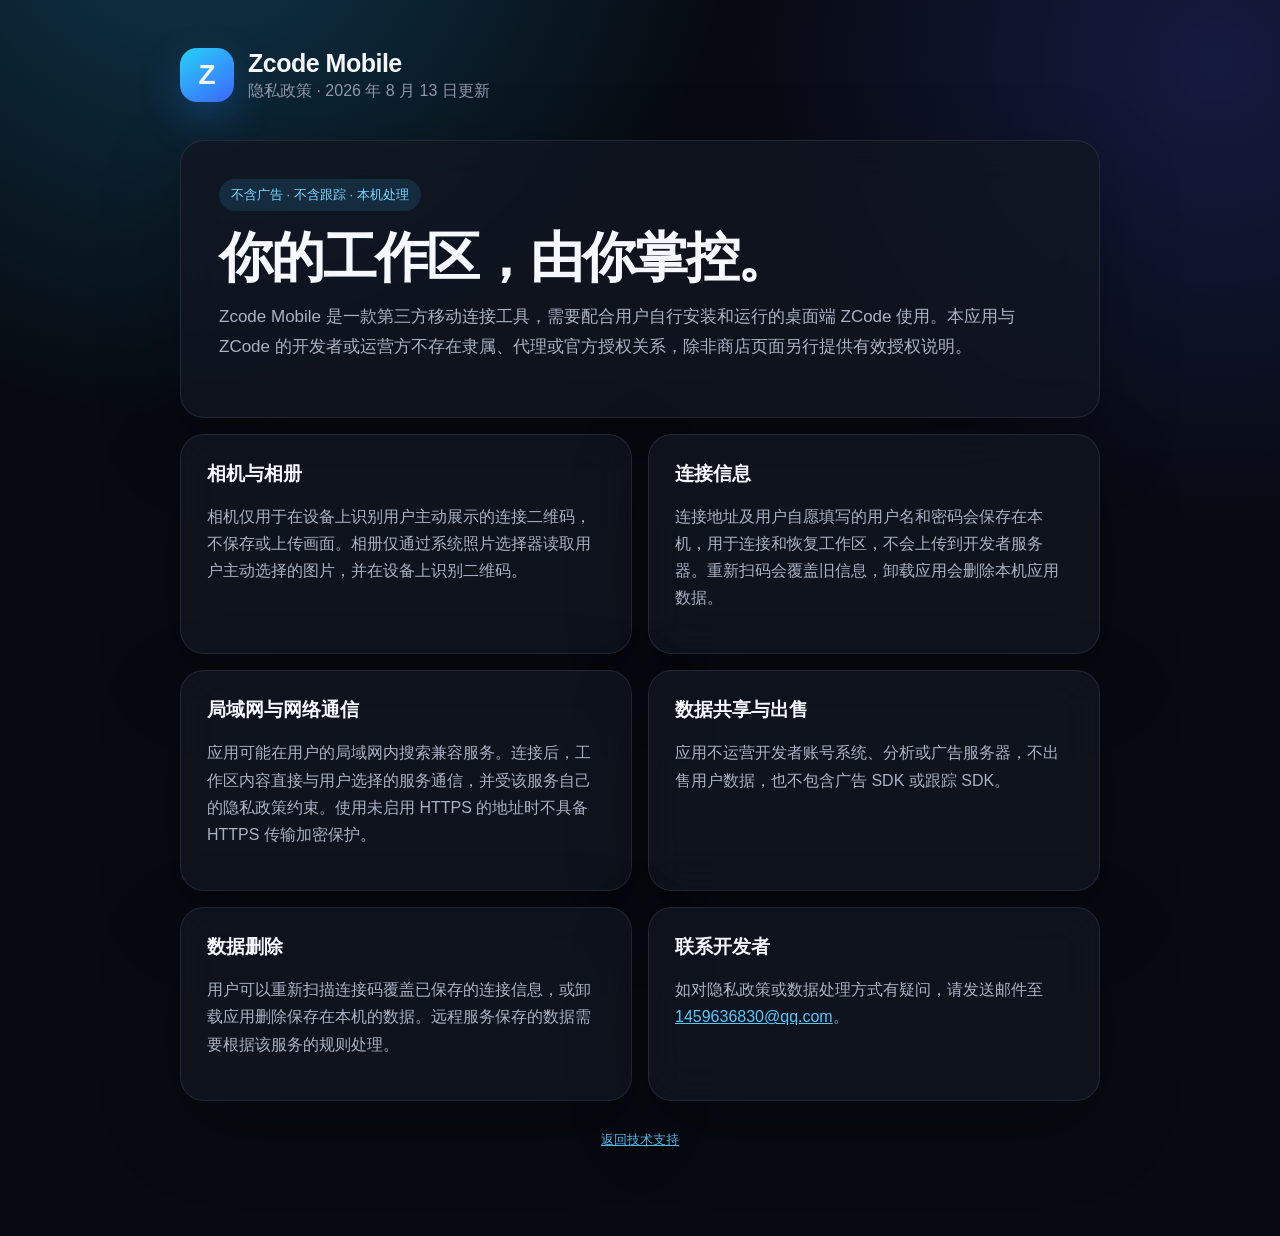
==== ZcodeMobile/privacy.html @ 3c9195a5 "Publish Zcode Mobile support pages" ====
<!doctype html>
<html lang="zh-CN">
<head>
  <meta charset="utf-8">
  <meta name="viewport" content="width=device-width, initial-scale=1, viewport-fit=cover">
  <meta name="description" content="Zcode Mobile 隐私政策">
  <title>Zcode Mobile 隐私政策</title>
  <link rel="stylesheet" href="styles.css">
</head>
<body>
  <main class="shell">
    <div class="brand"><div class="mark">Z</div><div><h1>Zcode Mobile</h1><p>隐私政策 · 2026 年 8 月 13 日更新</p></div></div>
    <section class="hero">
      <span class="pill">不含广告 · 不含跟踪 · 本机处理</span>
      <h2>你的工作区，由你掌控。</h2>
      <p>Zcode Mobile 是一款第三方移动连接工具，需要配合用户自行安装和运行的桌面端 ZCode 使用。本应用与 ZCode 的开发者或运营方不存在隶属、代理或官方授权关系，除非商店页面另行提供有效授权说明。</p>
    </section>
    <div class="grid">
      <section class="card"><h3>相机与相册</h3><p>相机仅用于在设备上识别用户主动展示的连接二维码，不保存或上传画面。相册仅通过系统照片选择器读取用户主动选择的图片，并在设备上识别二维码。</p></section>
      <section class="card"><h3>连接信息</h3><p>连接地址及用户自愿填写的用户名和密码会保存在本机，用于连接和恢复工作区，不会上传到开发者服务器。重新扫码会覆盖旧信息，卸载应用会删除本机应用数据。</p></section>
      <section class="card"><h3>局域网与网络通信</h3><p>应用可能在用户的局域网内搜索兼容服务。连接后，工作区内容直接与用户选择的服务通信，并受该服务自己的隐私政策约束。使用未启用 HTTPS 的地址时不具备 HTTPS 传输加密保护。</p></section>
      <section class="card"><h3>数据共享与出售</h3><p>应用不运营开发者账号系统、分析或广告服务器，不出售用户数据，也不包含广告 SDK 或跟踪 SDK。</p></section>
      <section class="card"><h3>数据删除</h3><p>用户可以重新扫描连接码覆盖已保存的连接信息，或卸载应用删除保存在本机的数据。远程服务保存的数据需要根据该服务的规则处理。</p></section>
      <section class="card"><h3>联系开发者</h3><p>如对隐私政策或数据处理方式有疑问，请发送邮件至 <a href="mailto:1459636830@qq.com">1459636830@qq.com</a>。</p></section>
    </div>
    <p class="footer"><a href="index.html">返回技术支持</a></p>
  </main>
</body>
</html>
---- ZcodeMobile/styles.css ----
:root {
  color-scheme: dark;
  font-family: -apple-system, BlinkMacSystemFont, "SF Pro Display", "PingFang SC", sans-serif;
  background: #070a11;
  color: #f6f8ff;
}

* { box-sizing: border-box; }

body {
  margin: 0;
  min-height: 100vh;
  background:
    radial-gradient(circle at 15% -10%, rgba(38, 193, 255, .25), transparent 34rem),
    radial-gradient(circle at 95% 5%, rgba(78, 92, 255, .2), transparent 30rem),
    #070a11;
}

a { color: #54c8ff; }

.shell {
  width: min(920px, calc(100% - 32px));
  margin: 0 auto;
  padding: 48px 0 72px;
}

.brand { display: flex; align-items: center; gap: 14px; margin-bottom: 38px; }
.mark {
  width: 54px; height: 54px; border-radius: 17px;
  display: grid; place-items: center;
  font-size: 28px; font-weight: 800;
  background: linear-gradient(145deg, #25d2f7, #3f66ff);
  box-shadow: 0 16px 40px rgba(46, 132, 255, .28);
}
.brand h1 { margin: 0; font-size: 25px; letter-spacing: -.02em; }
.brand p { margin: 3px 0 0; color: #8f98aa; }

.hero, .card {
  border: 1px solid rgba(255, 255, 255, .09);
  background: rgba(17, 22, 34, .78);
  backdrop-filter: blur(20px);
  border-radius: 24px;
  box-shadow: 0 26px 80px rgba(0, 0, 0, .28);
}

.hero { padding: 38px; }
.hero h2 { margin: 0 0 12px; font-size: clamp(30px, 6vw, 54px); line-height: 1.04; letter-spacing: -.04em; }
.hero p { color: #aab2c3; font-size: 17px; line-height: 1.75; }
.pill { display: inline-flex; padding: 7px 12px; border-radius: 999px; background: rgba(72, 184, 255, .13); color: #7bd7ff; font-size: 13px; margin-bottom: 18px; }

.grid { display: grid; grid-template-columns: repeat(2, minmax(0, 1fr)); gap: 16px; margin-top: 16px; }
.card { padding: 26px; }
.card h3 { margin: 0 0 10px; font-size: 19px; }
.card p, .card li { color: #aab2c3; line-height: 1.7; }
.card ul { padding-left: 20px; }
.footer { margin-top: 28px; color: #727c90; font-size: 13px; line-height: 1.7; text-align: center; }

.button {
  display: inline-flex; align-items: center; justify-content: center;
  min-height: 46px; padding: 0 18px; border-radius: 14px;
  border: 1px solid rgba(255,255,255,.11);
  background: linear-gradient(145deg, #24c9ef, #4167ff);
  color: white; font: inherit; font-weight: 700; text-decoration: none; cursor: pointer;
}

.button.secondary { background: #171d2a; color: #cdd4e2; }
.row { display: flex; flex-wrap: wrap; gap: 10px; }

@media (max-width: 680px) {
  .shell { width: min(100% - 22px, 920px); padding-top: 24px; }
  .hero { padding: 26px 22px; }
  .grid { grid-template-columns: 1fr; }
}
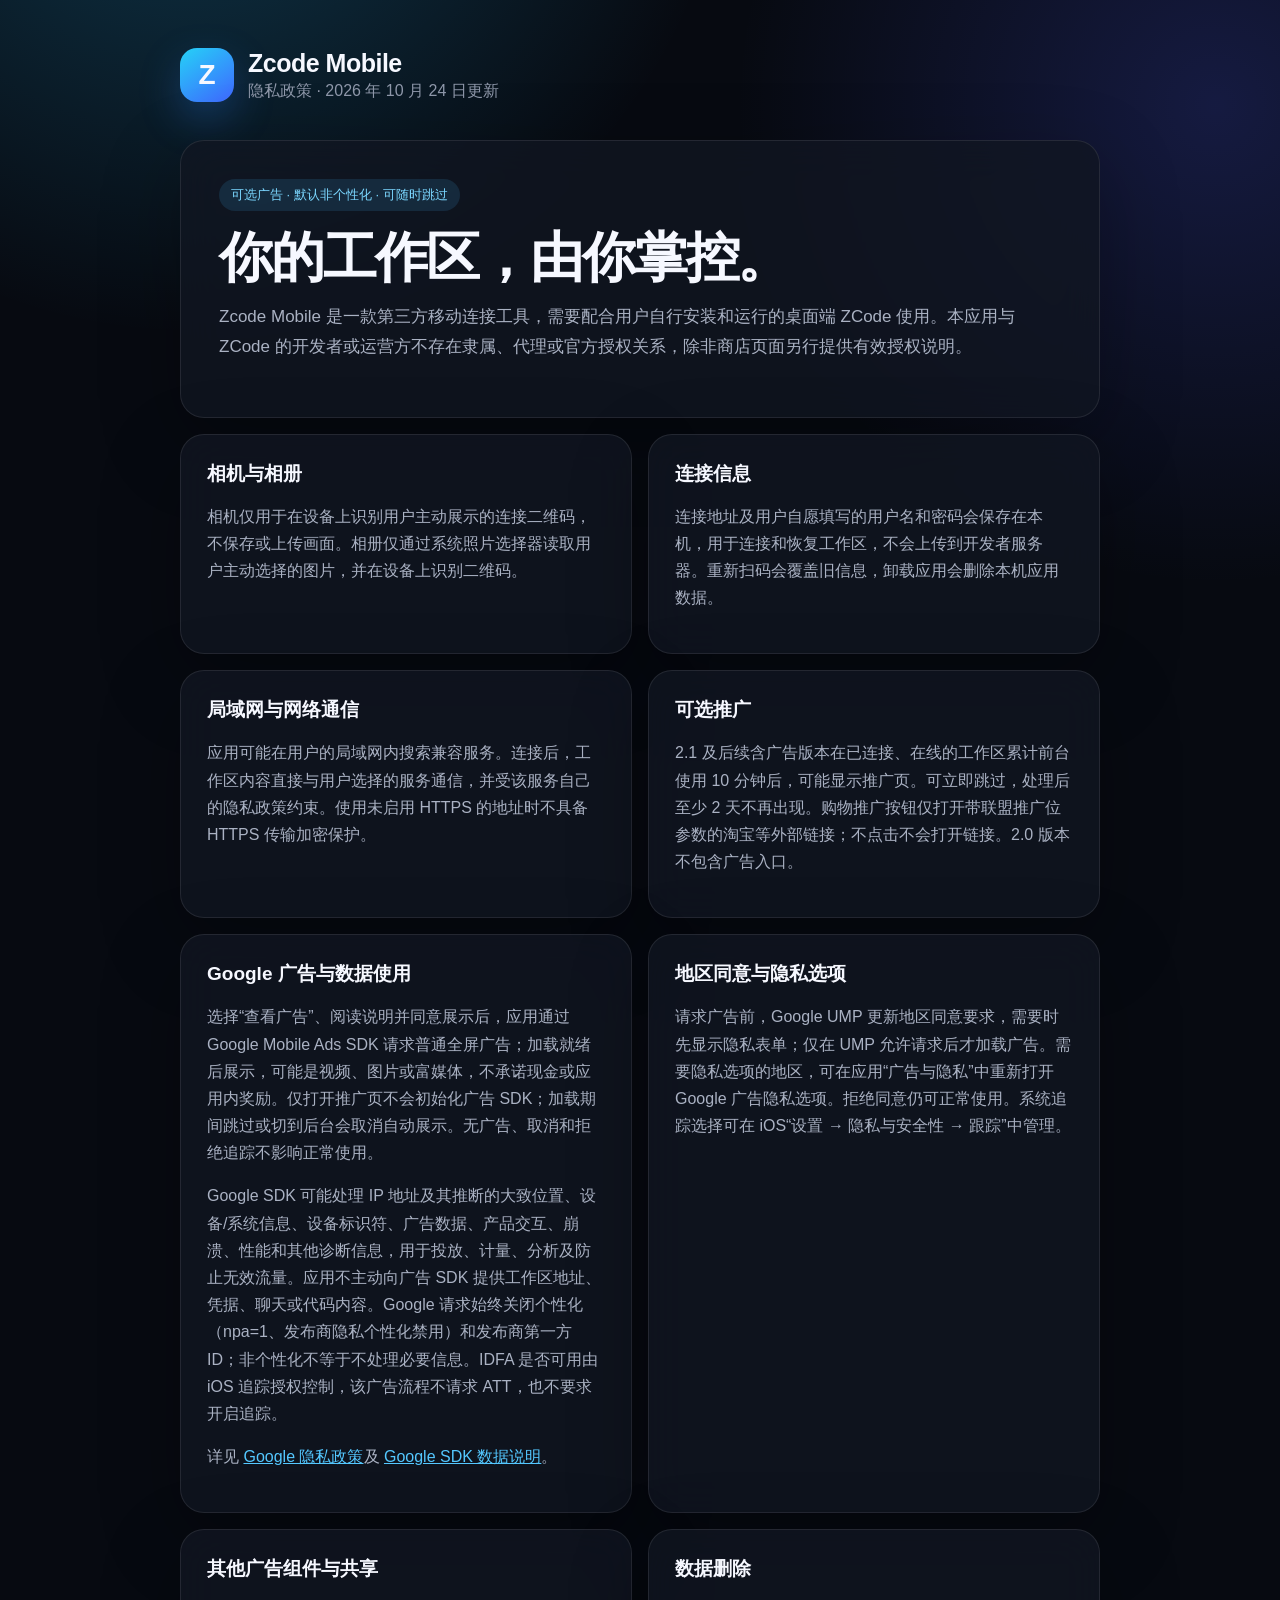
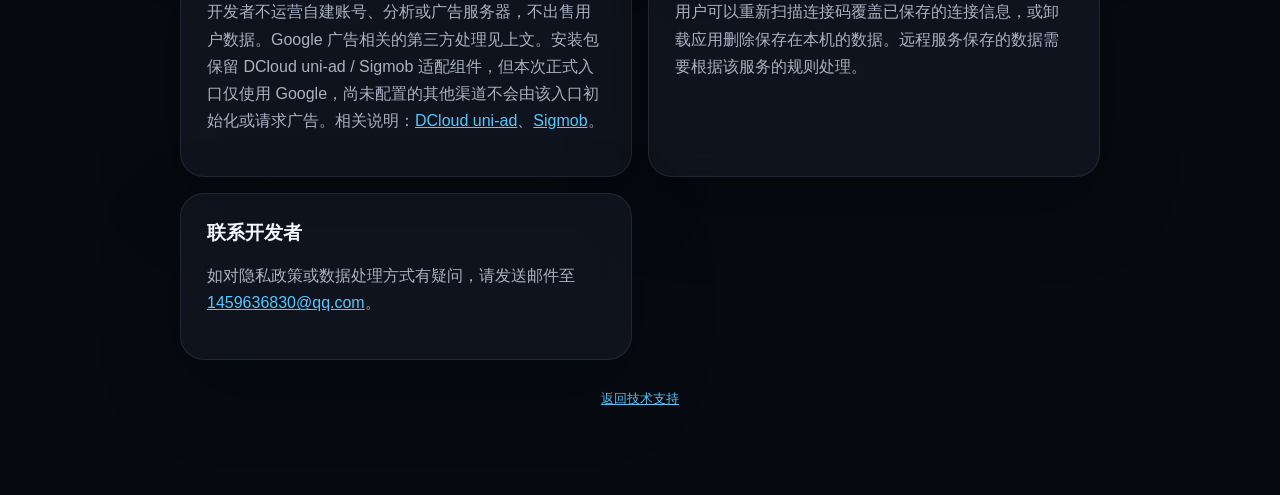
==== commit 216083ea: "Disclose optional Google ads and privacy choices for Zcode 2.1 Updated the privacy policy date and m" ====
--- a/ZcodeMobile/privacy.html
+++ b/ZcodeMobile/privacy.html
@@ -9,9 +9,9 @@
 </head>
 <body>
   <main class="shell">
-    <div class="brand"><div class="mark">Z</div><div><h1>Zcode Mobile</h1><p>隐私政策 · 2026 年 8 月 13 日更新</p></div></div>
+    <div class="brand"><div class="mark">Z</div><div><h1>Zcode Mobile</h1><p>隐私政策 · 2026 年 10 月 24 日更新</p></div></div>
     <section class="hero">
-      <span class="pill">不含广告 · 不含跟踪 · 本机处理</span>
+      <span class="pill">可选广告 · 默认非个性化 · 可随时跳过</span>
       <h2>你的工作区，由你掌控。</h2>
       <p>Zcode Mobile 是一款第三方移动连接工具，需要配合用户自行安装和运行的桌面端 ZCode 使用。本应用与 ZCode 的开发者或运营方不存在隶属、代理或官方授权关系，除非商店页面另行提供有效授权说明。</p>
     </section>
@@ -19,7 +19,10 @@
       <section class="card"><h3>相机与相册</h3><p>相机仅用于在设备上识别用户主动展示的连接二维码，不保存或上传画面。相册仅通过系统照片选择器读取用户主动选择的图片，并在设备上识别二维码。</p></section>
       <section class="card"><h3>连接信息</h3><p>连接地址及用户自愿填写的用户名和密码会保存在本机，用于连接和恢复工作区，不会上传到开发者服务器。重新扫码会覆盖旧信息，卸载应用会删除本机应用数据。</p></section>
       <section class="card"><h3>局域网与网络通信</h3><p>应用可能在用户的局域网内搜索兼容服务。连接后，工作区内容直接与用户选择的服务通信，并受该服务自己的隐私政策约束。使用未启用 HTTPS 的地址时不具备 HTTPS 传输加密保护。</p></section>
-      <section class="card"><h3>数据共享与出售</h3><p>应用不运营开发者账号系统、分析或广告服务器，不出售用户数据，也不包含广告 SDK 或跟踪 SDK。</p></section>
+      <section class="card"><h3>可选推广</h3><p>2.1 及后续含广告版本在已连接、在线的工作区累计前台使用 10 分钟后，可能显示推广页。可立即跳过，处理后至少 2 天不再出现。购物推广按钮仅打开带联盟推广位参数的淘宝等外部链接；不点击不会打开链接。2.0 版本不包含广告入口。</p></section>
+      <section class="card"><h3>Google 广告与数据使用</h3><p>选择“查看广告”、阅读说明并同意展示后，应用通过 Google Mobile Ads SDK 请求普通全屏广告；加载就绪后展示，可能是视频、图片或富媒体，不承诺现金或应用内奖励。仅打开推广页不会初始化广告 SDK；加载期间跳过或切到后台会取消自动展示。无广告、取消和拒绝追踪不影响正常使用。</p><p>Google SDK 可能处理 IP 地址及其推断的大致位置、设备/系统信息、设备标识符、广告数据、产品交互、崩溃、性能和其他诊断信息，用于投放、计量、分析及防止无效流量。应用不主动向广告 SDK 提供工作区地址、凭据、聊天或代码内容。Google 请求始终关闭个性化（npa=1、发布商隐私个性化禁用）和发布商第一方 ID；非个性化不等于不处理必要信息。IDFA 是否可用由 iOS 追踪授权控制，该广告流程不请求 ATT，也不要求开启追踪。</p><p>详见 <a href="https://policies.google.com/privacy">Google 隐私政策</a>及 <a href="https://developers.google.com/admob/ios/privacy/data-disclosure">Google SDK 数据说明</a>。</p></section>
+      <section class="card"><h3>地区同意与隐私选项</h3><p>请求广告前，Google UMP 更新地区同意要求，需要时先显示隐私表单；仅在 UMP 允许请求后才加载广告。需要隐私选项的地区，可在应用“广告与隐私”中重新打开 Google 广告隐私选项。拒绝同意仍可正常使用。系统追踪选择可在 iOS“设置 → 隐私与安全性 → 跟踪”中管理。</p></section>
+      <section class="card"><h3>其他广告组件与共享</h3><p>开发者不运营自建账号、分析或广告服务器，不出售用户数据。Google 广告相关的第三方处理见上文。安装包保留 DCloud uni-ad / Sigmob 适配组件，但本次正式入口仅使用 Google，尚未配置的其他渠道不会由该入口初始化或请求广告。相关说明：<a href="https://dcloud.io/license/uni-ad.html">DCloud uni-ad</a>、<a href="https://doc.sigmob.com/sigmob/140/">Sigmob</a>。</p></section>
       <section class="card"><h3>数据删除</h3><p>用户可以重新扫描连接码覆盖已保存的连接信息，或卸载应用删除保存在本机的数据。远程服务保存的数据需要根据该服务的规则处理。</p></section>
       <section class="card"><h3>联系开发者</h3><p>如对隐私政策或数据处理方式有疑问，请发送邮件至 <a href="mailto:1459636830@qq.com">1459636830@qq.com</a>。</p></section>
     </div>
@@ -27,3 +30,4 @@
   </main>
 </body>
 </html>
+
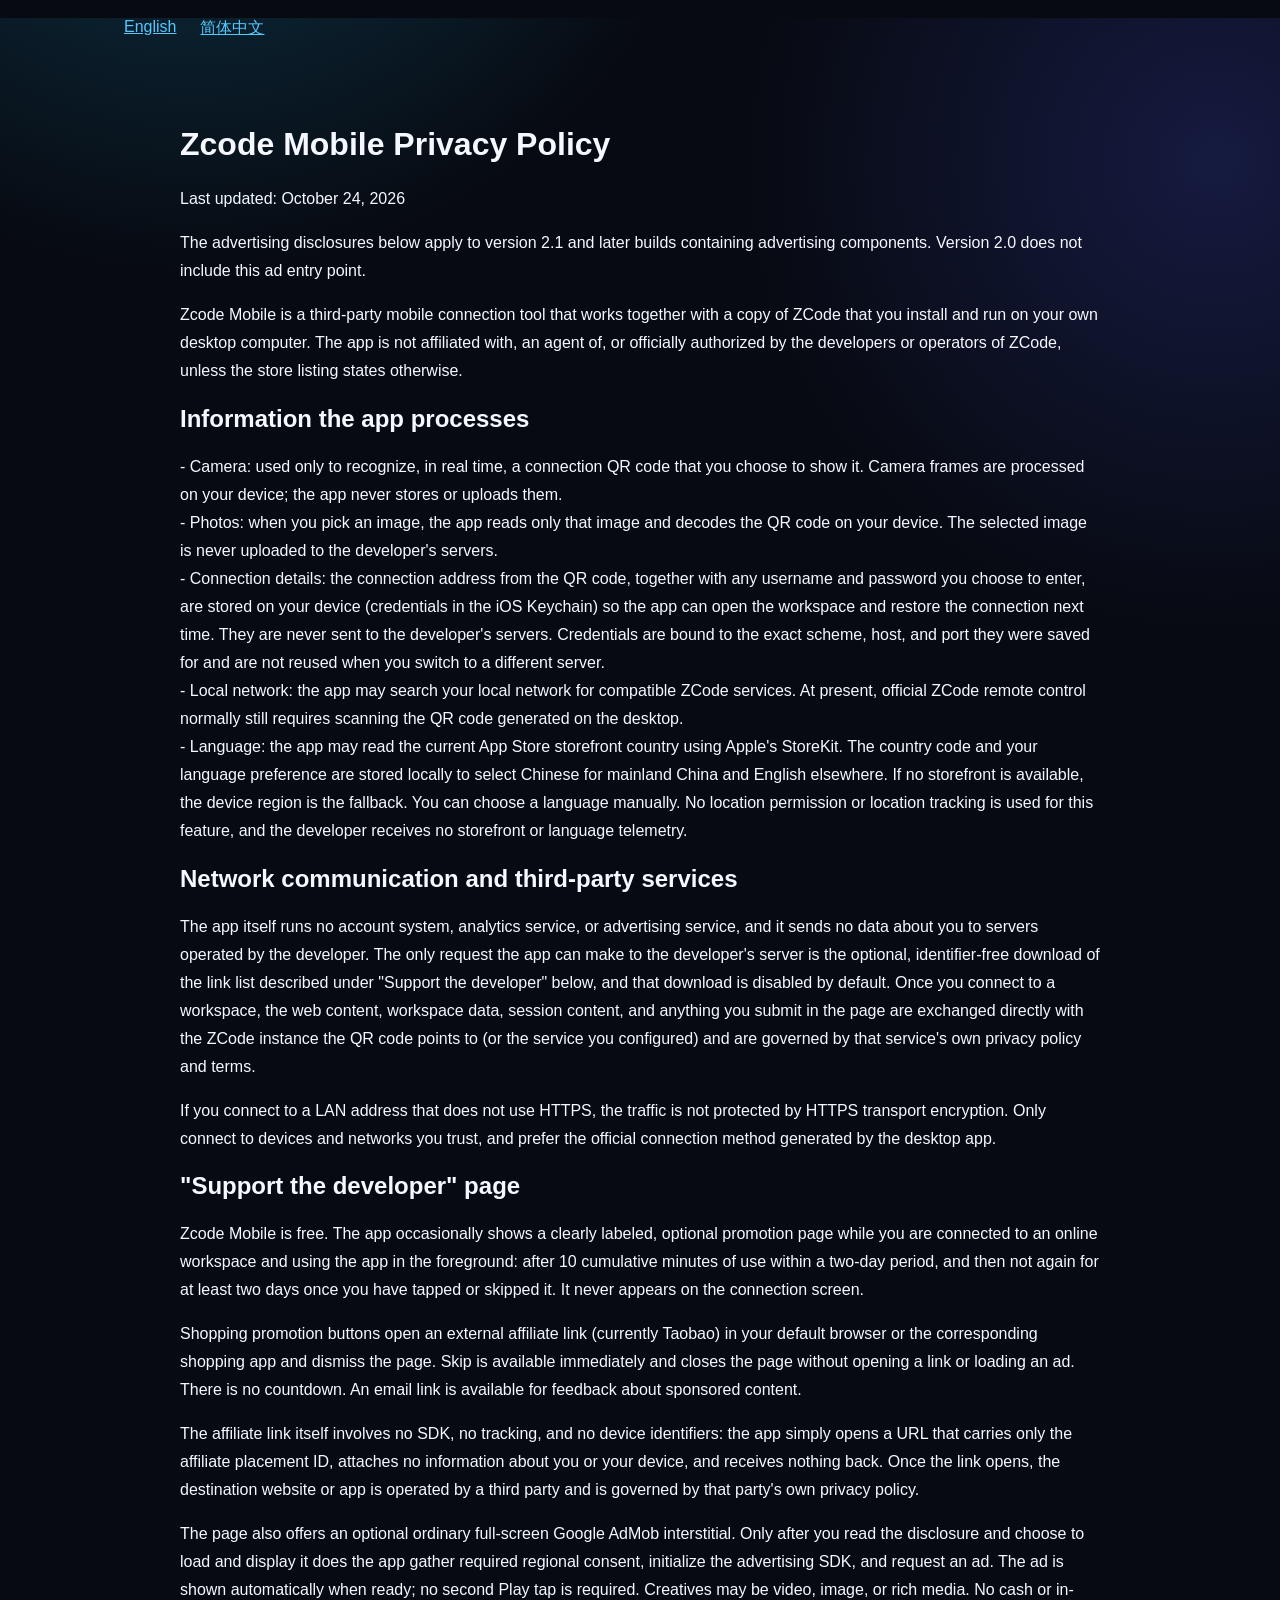
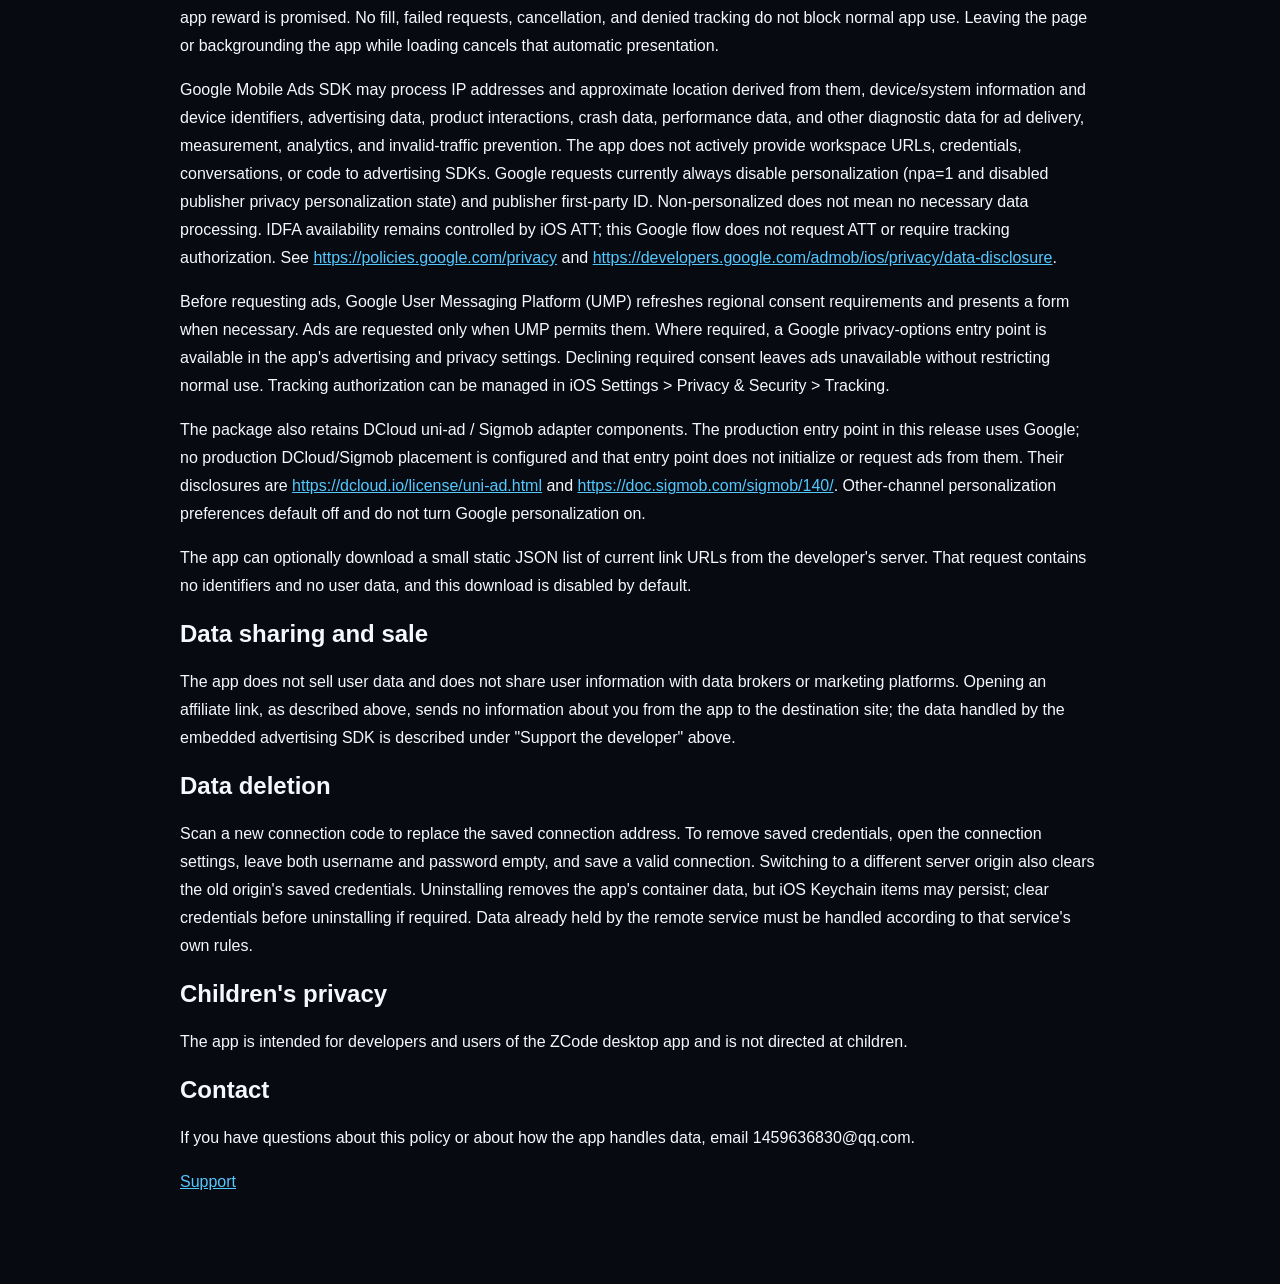
==== commit 3c2d69be: "Update privacy policy for multilingual support" ====
--- a/ZcodeMobile/privacy.html
+++ b/ZcodeMobile/privacy.html
@@ -1,33 +1,74 @@
 <!doctype html>
-<html lang="zh-CN">
+<html lang="en">
 <head>
   <meta charset="utf-8">
   <meta name="viewport" content="width=device-width, initial-scale=1, viewport-fit=cover">
   <meta name="description" content="Zcode Mobile 隐私政策">
   <title>Zcode Mobile 隐私政策</title>
   <link rel="stylesheet" href="styles.css">
+<style>
+  html[data-language="en"] [data-language="zh"], html[data-language="zh"] [data-language="en"] { display: none; }
+  .language-nav { max-width: 1080px; margin: 18px auto; padding: 0 24px; display: flex; gap: 24px; }
+  [data-language="en"] p { line-height: 1.75; }
+</style>
+<script>
+  const requestedLanguage = new URLSearchParams(location.search).get('lang');
+  const pageLanguage = ['zh', 'en'].includes(requestedLanguage) ? requestedLanguage : (navigator.language.toLowerCase().startsWith('zh') ? 'zh' : 'en');
+  document.documentElement.dataset.language = pageLanguage;
+  document.documentElement.lang = pageLanguage === 'zh' ? 'zh-CN' : 'en';
+  document.title = 'Zcode Mobile · Privacy Policy';
+</script>
 </head>
 <body>
-  <main class="shell">
+<nav class="language-nav" aria-label="Language"><a href="?lang=en" lang="en">English</a><a href="?lang=zh" lang="zh-CN">简体中文</a></nav>
+  <main class="shell" data-language="zh">
     <div class="brand"><div class="mark">Z</div><div><h1>Zcode Mobile</h1><p>隐私政策 · 2026 年 10 月 24 日更新</p></div></div>
     <section class="hero">
       <span class="pill">可选广告 · 默认非个性化 · 可随时跳过</span>
       <h2>你的工作区，由你掌控。</h2>
       <p>Zcode Mobile 是一款第三方移动连接工具，需要配合用户自行安装和运行的桌面端 ZCode 使用。本应用与 ZCode 的开发者或运营方不存在隶属、代理或官方授权关系，除非商店页面另行提供有效授权说明。</p>
     </section>
-    <div class="grid">
+    <div class="grid"><section class="card"><h3>地区与界面语言</h3><p>应用可通过 Apple StoreKit 读取 App Store 地区，以在中国大陆区默认中文、其他地区默认英文；读取不到时以设备地区兜底，也可手动选择。地区代码与语言选择只保存在本机，不请求定位，不向开发者上传语言或商店地区数据。</p></section>
       <section class="card"><h3>相机与相册</h3><p>相机仅用于在设备上识别用户主动展示的连接二维码，不保存或上传画面。相册仅通过系统照片选择器读取用户主动选择的图片，并在设备上识别二维码。</p></section>
-      <section class="card"><h3>连接信息</h3><p>连接地址及用户自愿填写的用户名和密码会保存在本机，用于连接和恢复工作区，不会上传到开发者服务器。重新扫码会覆盖旧信息，卸载应用会删除本机应用数据。</p></section>
+      <section class="card"><h3>连接信息</h3><p>连接地址及用户自愿填写的用户名和密码会保存在本机，用于连接和恢复工作区，不会上传到开发者服务器。重新扫码会覆盖旧信息，卸载会删除应用容器数据，但 iOS 钥匙串凭据可能保留；如需清除，请先在连接设置中将用户名和密码留空并保存有效连接。</p></section>
       <section class="card"><h3>局域网与网络通信</h3><p>应用可能在用户的局域网内搜索兼容服务。连接后，工作区内容直接与用户选择的服务通信，并受该服务自己的隐私政策约束。使用未启用 HTTPS 的地址时不具备 HTTPS 传输加密保护。</p></section>
       <section class="card"><h3>可选推广</h3><p>2.1 及后续含广告版本在已连接、在线的工作区累计前台使用 10 分钟后，可能显示推广页。可立即跳过，处理后至少 2 天不再出现。购物推广按钮仅打开带联盟推广位参数的淘宝等外部链接；不点击不会打开链接。2.0 版本不包含广告入口。</p></section>
       <section class="card"><h3>Google 广告与数据使用</h3><p>选择“查看广告”、阅读说明并同意展示后，应用通过 Google Mobile Ads SDK 请求普通全屏广告；加载就绪后展示，可能是视频、图片或富媒体，不承诺现金或应用内奖励。仅打开推广页不会初始化广告 SDK；加载期间跳过或切到后台会取消自动展示。无广告、取消和拒绝追踪不影响正常使用。</p><p>Google SDK 可能处理 IP 地址及其推断的大致位置、设备/系统信息、设备标识符、广告数据、产品交互、崩溃、性能和其他诊断信息，用于投放、计量、分析及防止无效流量。应用不主动向广告 SDK 提供工作区地址、凭据、聊天或代码内容。Google 请求始终关闭个性化（npa=1、发布商隐私个性化禁用）和发布商第一方 ID；非个性化不等于不处理必要信息。IDFA 是否可用由 iOS 追踪授权控制，该广告流程不请求 ATT，也不要求开启追踪。</p><p>详见 <a href="https://policies.google.com/privacy">Google 隐私政策</a>及 <a href="https://developers.google.com/admob/ios/privacy/data-disclosure">Google SDK 数据说明</a>。</p></section>
       <section class="card"><h3>地区同意与隐私选项</h3><p>请求广告前，Google UMP 更新地区同意要求，需要时先显示隐私表单；仅在 UMP 允许请求后才加载广告。需要隐私选项的地区，可在应用“广告与隐私”中重新打开 Google 广告隐私选项。拒绝同意仍可正常使用。系统追踪选择可在 iOS“设置 → 隐私与安全性 → 跟踪”中管理。</p></section>
       <section class="card"><h3>其他广告组件与共享</h3><p>开发者不运营自建账号、分析或广告服务器，不出售用户数据。Google 广告相关的第三方处理见上文。安装包保留 DCloud uni-ad / Sigmob 适配组件，但本次正式入口仅使用 Google，尚未配置的其他渠道不会由该入口初始化或请求广告。相关说明：<a href="https://dcloud.io/license/uni-ad.html">DCloud uni-ad</a>、<a href="https://doc.sigmob.com/sigmob/140/">Sigmob</a>。</p></section>
-      <section class="card"><h3>数据删除</h3><p>用户可以重新扫描连接码覆盖已保存的连接信息，或卸载应用删除保存在本机的数据。远程服务保存的数据需要根据该服务的规则处理。</p></section>
+      <section class="card"><h3>数据删除</h3><p>重新扫描可覆盖连接地址；在连接设置中将用户名和密码留空并保存有效连接可清除凭据。卸载删除应用容器数据，但 iOS 钥匙串可能保留，应按需先清除凭据。远程服务保存的数据需要根据该服务的规则处理。</p></section>
       <section class="card"><h3>联系开发者</h3><p>如对隐私政策或数据处理方式有疑问，请发送邮件至 <a href="mailto:1459636830@qq.com">1459636830@qq.com</a>。</p></section>
     </div>
     <p class="footer"><a href="index.html">返回技术支持</a></p>
   </main>
+<main class="shell" data-language="en">
+<h1>Zcode Mobile Privacy Policy</h1>
+<p>Last updated: October 24, 2026</p>
+<p>The advertising disclosures below apply to version 2.1 and later builds containing advertising components. Version 2.0 does not include this ad entry point.</p>
+<p>Zcode Mobile is a third-party mobile connection tool that works together with a copy of ZCode that you install and run on your own desktop computer. The app is not affiliated with, an agent of, or officially authorized by the developers or operators of ZCode, unless the store listing states otherwise.</p>
+<h2>Information the app processes</h2>
+<p>- Camera: used only to recognize, in real time, a connection QR code that you choose to show it. Camera frames are processed on your device; the app never stores or uploads them.<br>- Photos: when you pick an image, the app reads only that image and decodes the QR code on your device. The selected image is never uploaded to the developer&#39;s servers.<br>- Connection details: the connection address from the QR code, together with any username and password you choose to enter, are stored on your device (credentials in the iOS Keychain) so the app can open the workspace and restore the connection next time. They are never sent to the developer&#39;s servers. Credentials are bound to the exact scheme, host, and port they were saved for and are not reused when you switch to a different server.<br>- Local network: the app may search your local network for compatible ZCode services. At present, official ZCode remote control normally still requires scanning the QR code generated on the desktop.<br>- Language: the app may read the current App Store storefront country using Apple&#39;s StoreKit. The country code and your language preference are stored locally to select Chinese for mainland China and English elsewhere. If no storefront is available, the device region is the fallback. You can choose a language manually. No location permission or location tracking is used for this feature, and the developer receives no storefront or language telemetry.</p>
+<h2>Network communication and third-party services</h2>
+<p>The app itself runs no account system, analytics service, or advertising service, and it sends no data about you to servers operated by the developer. The only request the app can make to the developer&#39;s server is the optional, identifier-free download of the link list described under &quot;Support the developer&quot; below, and that download is disabled by default. Once you connect to a workspace, the web content, workspace data, session content, and anything you submit in the page are exchanged directly with the ZCode instance the QR code points to (or the service you configured) and are governed by that service&#39;s own privacy policy and terms.</p>
+<p>If you connect to a LAN address that does not use HTTPS, the traffic is not protected by HTTPS transport encryption. Only connect to devices and networks you trust, and prefer the official connection method generated by the desktop app.</p>
+<h2>&quot;Support the developer&quot; page</h2>
+<p>Zcode Mobile is free. The app occasionally shows a clearly labeled, optional promotion page while you are connected to an online workspace and using the app in the foreground: after 10 cumulative minutes of use within a two-day period, and then not again for at least two days once you have tapped or skipped it. It never appears on the connection screen.</p>
+<p>Shopping promotion buttons open an external affiliate link (currently Taobao) in your default browser or the corresponding shopping app and dismiss the page. Skip is available immediately and closes the page without opening a link or loading an ad. There is no countdown. An email link is available for feedback about sponsored content.</p>
+<p>The affiliate link itself involves no SDK, no tracking, and no device identifiers: the app simply opens a URL that carries only the affiliate placement ID, attaches no information about you or your device, and receives nothing back. Once the link opens, the destination website or app is operated by a third party and is governed by that party&#39;s own privacy policy.</p>
+<p>The page also offers an optional ordinary full-screen Google AdMob interstitial. Only after you read the disclosure and choose to load and display it does the app gather required regional consent, initialize the advertising SDK, and request an ad. The ad is shown automatically when ready; no second Play tap is required. Creatives may be video, image, or rich media. No cash or in-app reward is promised. No fill, failed requests, cancellation, and denied tracking do not block normal app use. Leaving the page or backgrounding the app while loading cancels that automatic presentation.</p>
+<p>Google Mobile Ads SDK may process IP addresses and approximate location derived from them, device/system information and device identifiers, advertising data, product interactions, crash data, performance data, and other diagnostic data for ad delivery, measurement, analytics, and invalid-traffic prevention. The app does not actively provide workspace URLs, credentials, conversations, or code to advertising SDKs. Google requests currently always disable personalization (npa=1 and disabled publisher privacy personalization state) and publisher first-party ID. Non-personalized does not mean no necessary data processing. IDFA availability remains controlled by iOS ATT; this Google flow does not request ATT or require tracking authorization. See <a href="https://policies.google.com/privacy">https://policies.google.com/privacy</a> and <a href="https://developers.google.com/admob/ios/privacy/data-disclosure">https://developers.google.com/admob/ios/privacy/data-disclosure</a>.</p>
+<p>Before requesting ads, Google User Messaging Platform (UMP) refreshes regional consent requirements and presents a form when necessary. Ads are requested only when UMP permits them. Where required, a Google privacy-options entry point is available in the app&#39;s advertising and privacy settings. Declining required consent leaves ads unavailable without restricting normal use. Tracking authorization can be managed in iOS Settings &gt; Privacy &amp; Security &gt; Tracking.</p>
+<p>The package also retains DCloud uni-ad / Sigmob adapter components. The production entry point in this release uses Google; no production DCloud/Sigmob placement is configured and that entry point does not initialize or request ads from them. Their disclosures are <a href="https://dcloud.io/license/uni-ad.html">https://dcloud.io/license/uni-ad.html</a> and <a href="https://doc.sigmob.com/sigmob/140/">https://doc.sigmob.com/sigmob/140/</a>. Other-channel personalization preferences default off and do not turn Google personalization on.</p>
+<p>The app can optionally download a small static JSON list of current link URLs from the developer&#39;s server. That request contains no identifiers and no user data, and this download is disabled by default.</p>
+<h2>Data sharing and sale</h2>
+<p>The app does not sell user data and does not share user information with data brokers or marketing platforms. Opening an affiliate link, as described above, sends no information about you from the app to the destination site; the data handled by the embedded advertising SDK is described under &quot;Support the developer&quot; above.</p>
+<h2>Data deletion</h2>
+<p>Scan a new connection code to replace the saved connection address. To remove saved credentials, open the connection settings, leave both username and password empty, and save a valid connection. Switching to a different server origin also clears the old origin&#39;s saved credentials. Uninstalling removes the app&#39;s container data, but iOS Keychain items may persist; clear credentials before uninstalling if required. Data already held by the remote service must be handled according to that service&#39;s own rules.</p>
+<h2>Children&#39;s privacy</h2>
+<p>The app is intended for developers and users of the ZCode desktop app and is not directed at children.</p>
+<h2>Contact</h2>
+<p>If you have questions about this policy or about how the app handles data, email 1459636830@qq.com.<br></p>
+<p><a href="index.html?lang=en">Support</a></p>
+</main>
 </body>
 </html>
-
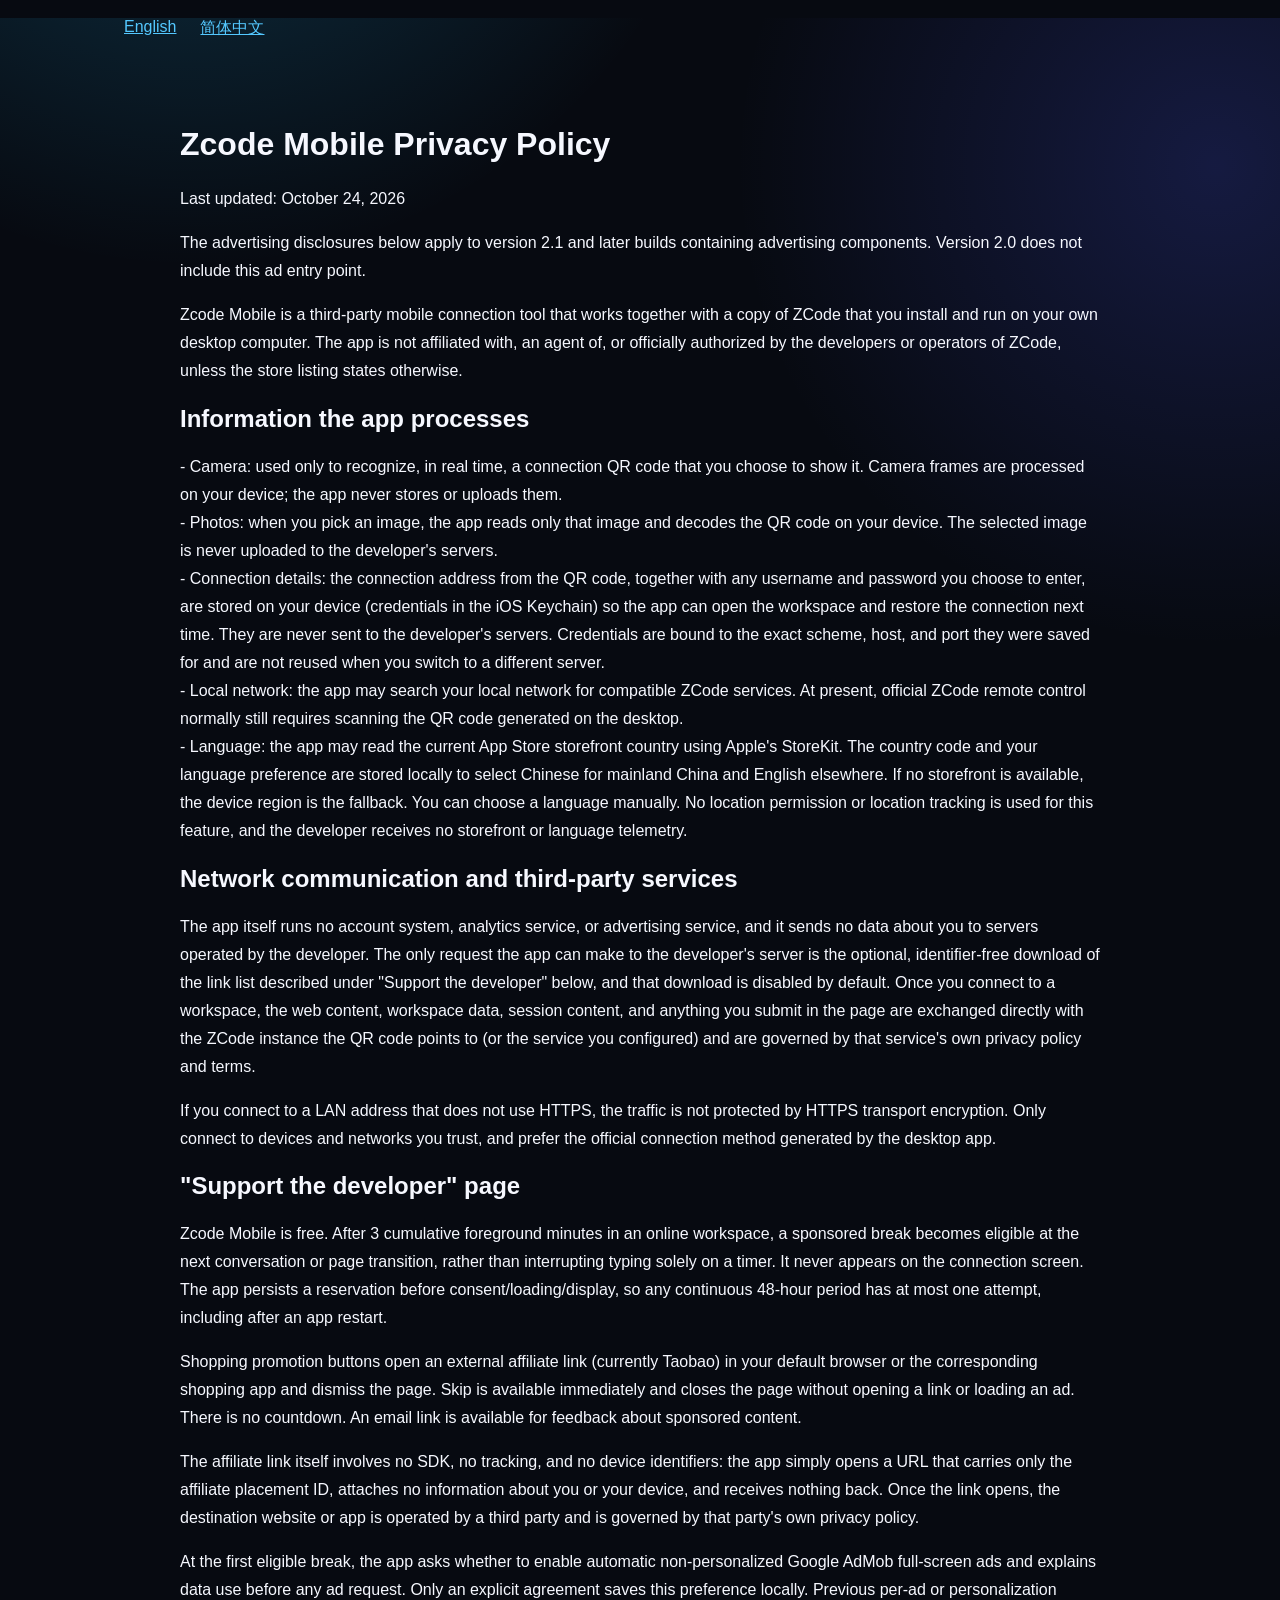
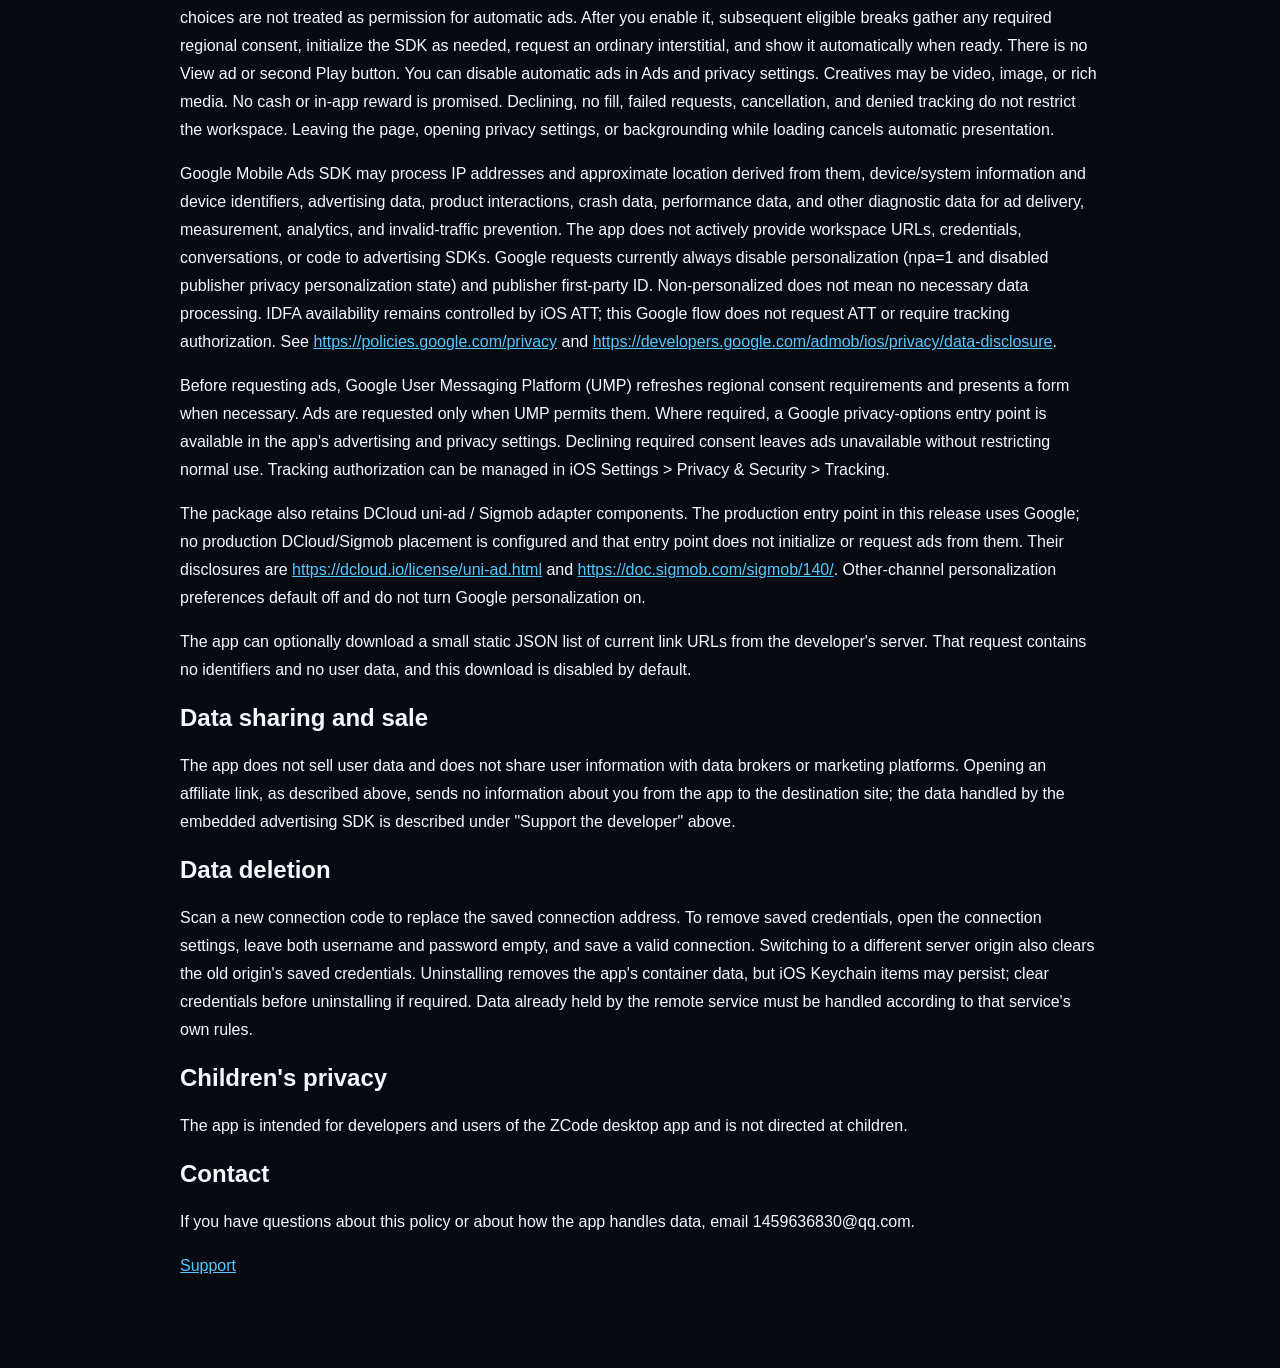
==== commit 5c0ac1c2: "Disclose opt-in automatic non-personalized ads and 48-hour restart-safe cap" ====
--- a/ZcodeMobile/privacy.html
+++ b/ZcodeMobile/privacy.html
@@ -32,8 +32,8 @@
       <section class="card"><h3>相机与相册</h3><p>相机仅用于在设备上识别用户主动展示的连接二维码，不保存或上传画面。相册仅通过系统照片选择器读取用户主动选择的图片，并在设备上识别二维码。</p></section>
       <section class="card"><h3>连接信息</h3><p>连接地址及用户自愿填写的用户名和密码会保存在本机，用于连接和恢复工作区，不会上传到开发者服务器。重新扫码会覆盖旧信息，卸载会删除应用容器数据，但 iOS 钥匙串凭据可能保留；如需清除，请先在连接设置中将用户名和密码留空并保存有效连接。</p></section>
       <section class="card"><h3>局域网与网络通信</h3><p>应用可能在用户的局域网内搜索兼容服务。连接后，工作区内容直接与用户选择的服务通信，并受该服务自己的隐私政策约束。使用未启用 HTTPS 的地址时不具备 HTTPS 传输加密保护。</p></section>
-      <section class="card"><h3>可选推广</h3><p>2.1 及后续含广告版本在已连接、在线的工作区累计前台使用 10 分钟后，可能显示推广页。可立即跳过，处理后至少 2 天不再出现。购物推广按钮仅打开带联盟推广位参数的淘宝等外部链接；不点击不会打开链接。2.0 版本不包含广告入口。</p></section>
-      <section class="card"><h3>Google 广告与数据使用</h3><p>选择“查看广告”、阅读说明并同意展示后，应用通过 Google Mobile Ads SDK 请求普通全屏广告；加载就绪后展示，可能是视频、图片或富媒体，不承诺现金或应用内奖励。仅打开推广页不会初始化广告 SDK；加载期间跳过或切到后台会取消自动展示。无广告、取消和拒绝追踪不影响正常使用。</p><p>Google SDK 可能处理 IP 地址及其推断的大致位置、设备/系统信息、设备标识符、广告数据、产品交互、崩溃、性能和其他诊断信息，用于投放、计量、分析及防止无效流量。应用不主动向广告 SDK 提供工作区地址、凭据、聊天或代码内容。Google 请求始终关闭个性化（npa=1、发布商隐私个性化禁用）和发布商第一方 ID；非个性化不等于不处理必要信息。IDFA 是否可用由 iOS 追踪授权控制，该广告流程不请求 ATT，也不要求开启追踪。</p><p>详见 <a href="https://policies.google.com/privacy">Google 隐私政策</a>及 <a href="https://developers.google.com/admob/ios/privacy/data-disclosure">Google SDK 数据说明</a>。</p></section>
+      <section class="card"><h3>可选推广</h3><p>在线工作区前台累计使用满 3 分钟后，在下一次会话或页面切换间隙具备广告展示资格，不会仅因计时到点就打断正在输入的内容。任意连续 48 小时最多尝试一次；开始同意、加载或展示前先保存记录，重启不会重复触发。可立即跳过，连接页不展示。购物推广链接必须主动点击，不会自动打开。2.0 不包含广告入口。</p></section>
+      <section class="card"><h3>Google 广告与数据使用</h3><p>首次符合条件时，应用先说明数据使用并询问是否启用自动非个性化广告；只有明确同意才保存本机选择，既往单次播放或个性化同意不会视为自动广告授权。启用后，后续符合条件的会话切换会自动请求普通 Google 全屏广告并在就绪后展示，无需“查看广告”或“播放”按钮。可随时在“广告与隐私设置”停用。广告可能是视频、图片或富媒体，不提供奖励。跳过、打开隐私设置或切到后台会取消待展示素材；不同意、无填充和拒绝追踪不影响工作区。</p><p>Google SDK 可能处理 IP 地址及其推断的大致位置、设备/系统信息、设备标识符、广告数据、产品交互、崩溃、性能和其他诊断信息，用于投放、计量、分析及防止无效流量。应用不主动向广告 SDK 提供工作区地址、凭据、聊天或代码内容。Google 请求始终关闭个性化（npa=1、发布商隐私个性化禁用）和发布商第一方 ID；非个性化不等于不处理必要信息。IDFA 由 iOS 追踪授权控制，此流程不请求或要求追踪。</p><p>详见 <a href="https://policies.google.com/privacy">Google 隐私政策</a>及 <a href="https://developers.google.com/admob/ios/privacy/data-disclosure">Google SDK 数据说明</a>。</p></section>
       <section class="card"><h3>地区同意与隐私选项</h3><p>请求广告前，Google UMP 更新地区同意要求，需要时先显示隐私表单；仅在 UMP 允许请求后才加载广告。需要隐私选项的地区，可在应用“广告与隐私”中重新打开 Google 广告隐私选项。拒绝同意仍可正常使用。系统追踪选择可在 iOS“设置 → 隐私与安全性 → 跟踪”中管理。</p></section>
       <section class="card"><h3>其他广告组件与共享</h3><p>开发者不运营自建账号、分析或广告服务器，不出售用户数据。Google 广告相关的第三方处理见上文。安装包保留 DCloud uni-ad / Sigmob 适配组件，但本次正式入口仅使用 Google，尚未配置的其他渠道不会由该入口初始化或请求广告。相关说明：<a href="https://dcloud.io/license/uni-ad.html">DCloud uni-ad</a>、<a href="https://doc.sigmob.com/sigmob/140/">Sigmob</a>。</p></section>
       <section class="card"><h3>数据删除</h3><p>重新扫描可覆盖连接地址；在连接设置中将用户名和密码留空并保存有效连接可清除凭据。卸载删除应用容器数据，但 iOS 钥匙串可能保留，应按需先清除凭据。远程服务保存的数据需要根据该服务的规则处理。</p></section>
@@ -52,10 +52,10 @@
 <p>The app itself runs no account system, analytics service, or advertising service, and it sends no data about you to servers operated by the developer. The only request the app can make to the developer&#39;s server is the optional, identifier-free download of the link list described under &quot;Support the developer&quot; below, and that download is disabled by default. Once you connect to a workspace, the web content, workspace data, session content, and anything you submit in the page are exchanged directly with the ZCode instance the QR code points to (or the service you configured) and are governed by that service&#39;s own privacy policy and terms.</p>
 <p>If you connect to a LAN address that does not use HTTPS, the traffic is not protected by HTTPS transport encryption. Only connect to devices and networks you trust, and prefer the official connection method generated by the desktop app.</p>
 <h2>&quot;Support the developer&quot; page</h2>
-<p>Zcode Mobile is free. The app occasionally shows a clearly labeled, optional promotion page while you are connected to an online workspace and using the app in the foreground: after 10 cumulative minutes of use within a two-day period, and then not again for at least two days once you have tapped or skipped it. It never appears on the connection screen.</p>
+<p>Zcode Mobile is free. After 3 cumulative foreground minutes in an online workspace, a sponsored break becomes eligible at the next conversation or page transition, rather than interrupting typing solely on a timer. It never appears on the connection screen. The app persists a reservation before consent/loading/display, so any continuous 48-hour period has at most one attempt, including after an app restart.</p>
 <p>Shopping promotion buttons open an external affiliate link (currently Taobao) in your default browser or the corresponding shopping app and dismiss the page. Skip is available immediately and closes the page without opening a link or loading an ad. There is no countdown. An email link is available for feedback about sponsored content.</p>
 <p>The affiliate link itself involves no SDK, no tracking, and no device identifiers: the app simply opens a URL that carries only the affiliate placement ID, attaches no information about you or your device, and receives nothing back. Once the link opens, the destination website or app is operated by a third party and is governed by that party&#39;s own privacy policy.</p>
-<p>The page also offers an optional ordinary full-screen Google AdMob interstitial. Only after you read the disclosure and choose to load and display it does the app gather required regional consent, initialize the advertising SDK, and request an ad. The ad is shown automatically when ready; no second Play tap is required. Creatives may be video, image, or rich media. No cash or in-app reward is promised. No fill, failed requests, cancellation, and denied tracking do not block normal app use. Leaving the page or backgrounding the app while loading cancels that automatic presentation.</p>
+<p>At the first eligible break, the app asks whether to enable automatic non-personalized Google AdMob full-screen ads and explains data use before any ad request. Only an explicit agreement saves this preference locally. Previous per-ad or personalization choices are not treated as permission for automatic ads. After you enable it, subsequent eligible breaks gather any required regional consent, initialize the SDK as needed, request an ordinary interstitial, and show it automatically when ready. There is no View ad or second Play button. You can disable automatic ads in Ads and privacy settings. Creatives may be video, image, or rich media. No cash or in-app reward is promised. Declining, no fill, failed requests, cancellation, and denied tracking do not restrict the workspace. Leaving the page, opening privacy settings, or backgrounding while loading cancels automatic presentation.</p>
 <p>Google Mobile Ads SDK may process IP addresses and approximate location derived from them, device/system information and device identifiers, advertising data, product interactions, crash data, performance data, and other diagnostic data for ad delivery, measurement, analytics, and invalid-traffic prevention. The app does not actively provide workspace URLs, credentials, conversations, or code to advertising SDKs. Google requests currently always disable personalization (npa=1 and disabled publisher privacy personalization state) and publisher first-party ID. Non-personalized does not mean no necessary data processing. IDFA availability remains controlled by iOS ATT; this Google flow does not request ATT or require tracking authorization. See <a href="https://policies.google.com/privacy">https://policies.google.com/privacy</a> and <a href="https://developers.google.com/admob/ios/privacy/data-disclosure">https://developers.google.com/admob/ios/privacy/data-disclosure</a>.</p>
 <p>Before requesting ads, Google User Messaging Platform (UMP) refreshes regional consent requirements and presents a form when necessary. Ads are requested only when UMP permits them. Where required, a Google privacy-options entry point is available in the app&#39;s advertising and privacy settings. Declining required consent leaves ads unavailable without restricting normal use. Tracking authorization can be managed in iOS Settings &gt; Privacy &amp; Security &gt; Tracking.</p>
 <p>The package also retains DCloud uni-ad / Sigmob adapter components. The production entry point in this release uses Google; no production DCloud/Sigmob placement is configured and that entry point does not initialize or request ads from them. Their disclosures are <a href="https://dcloud.io/license/uni-ad.html">https://dcloud.io/license/uni-ad.html</a> and <a href="https://doc.sigmob.com/sigmob/140/">https://doc.sigmob.com/sigmob/140/</a>. Other-channel personalization preferences default off and do not turn Google personalization on.</p>
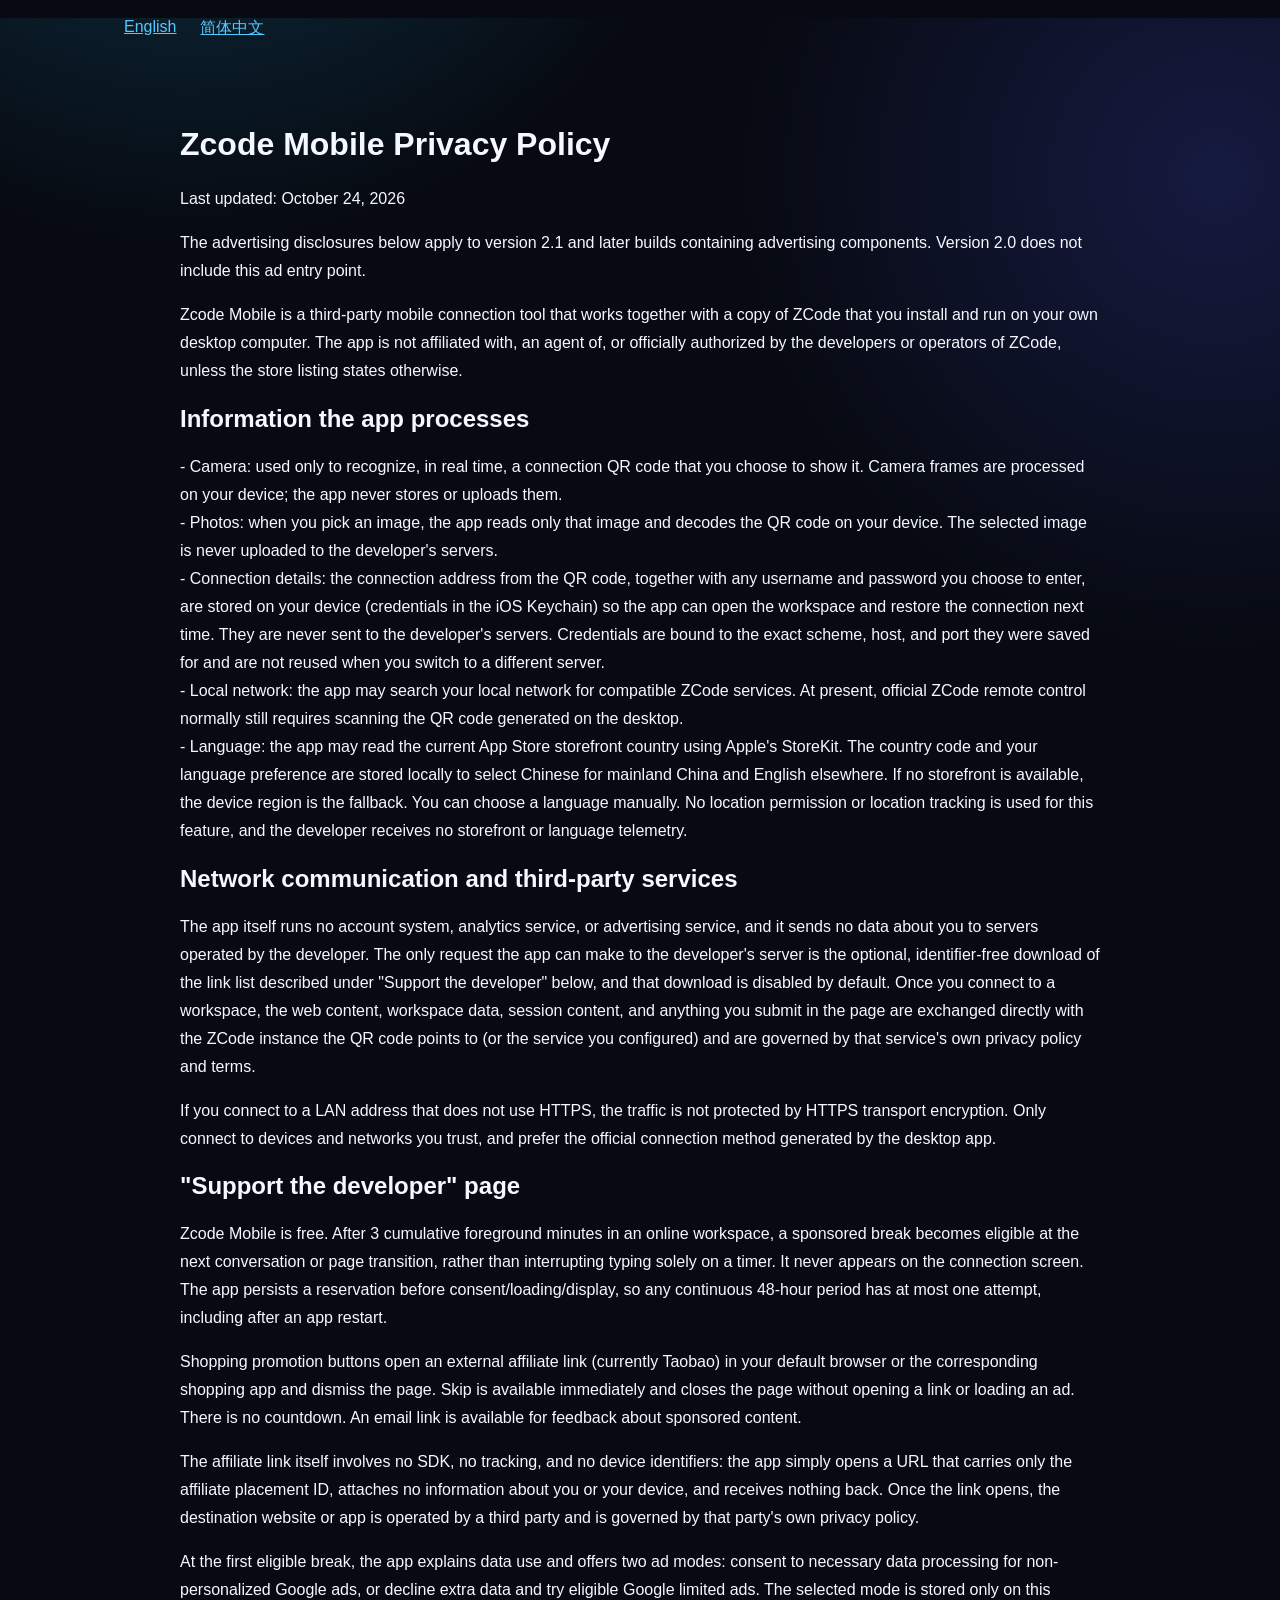
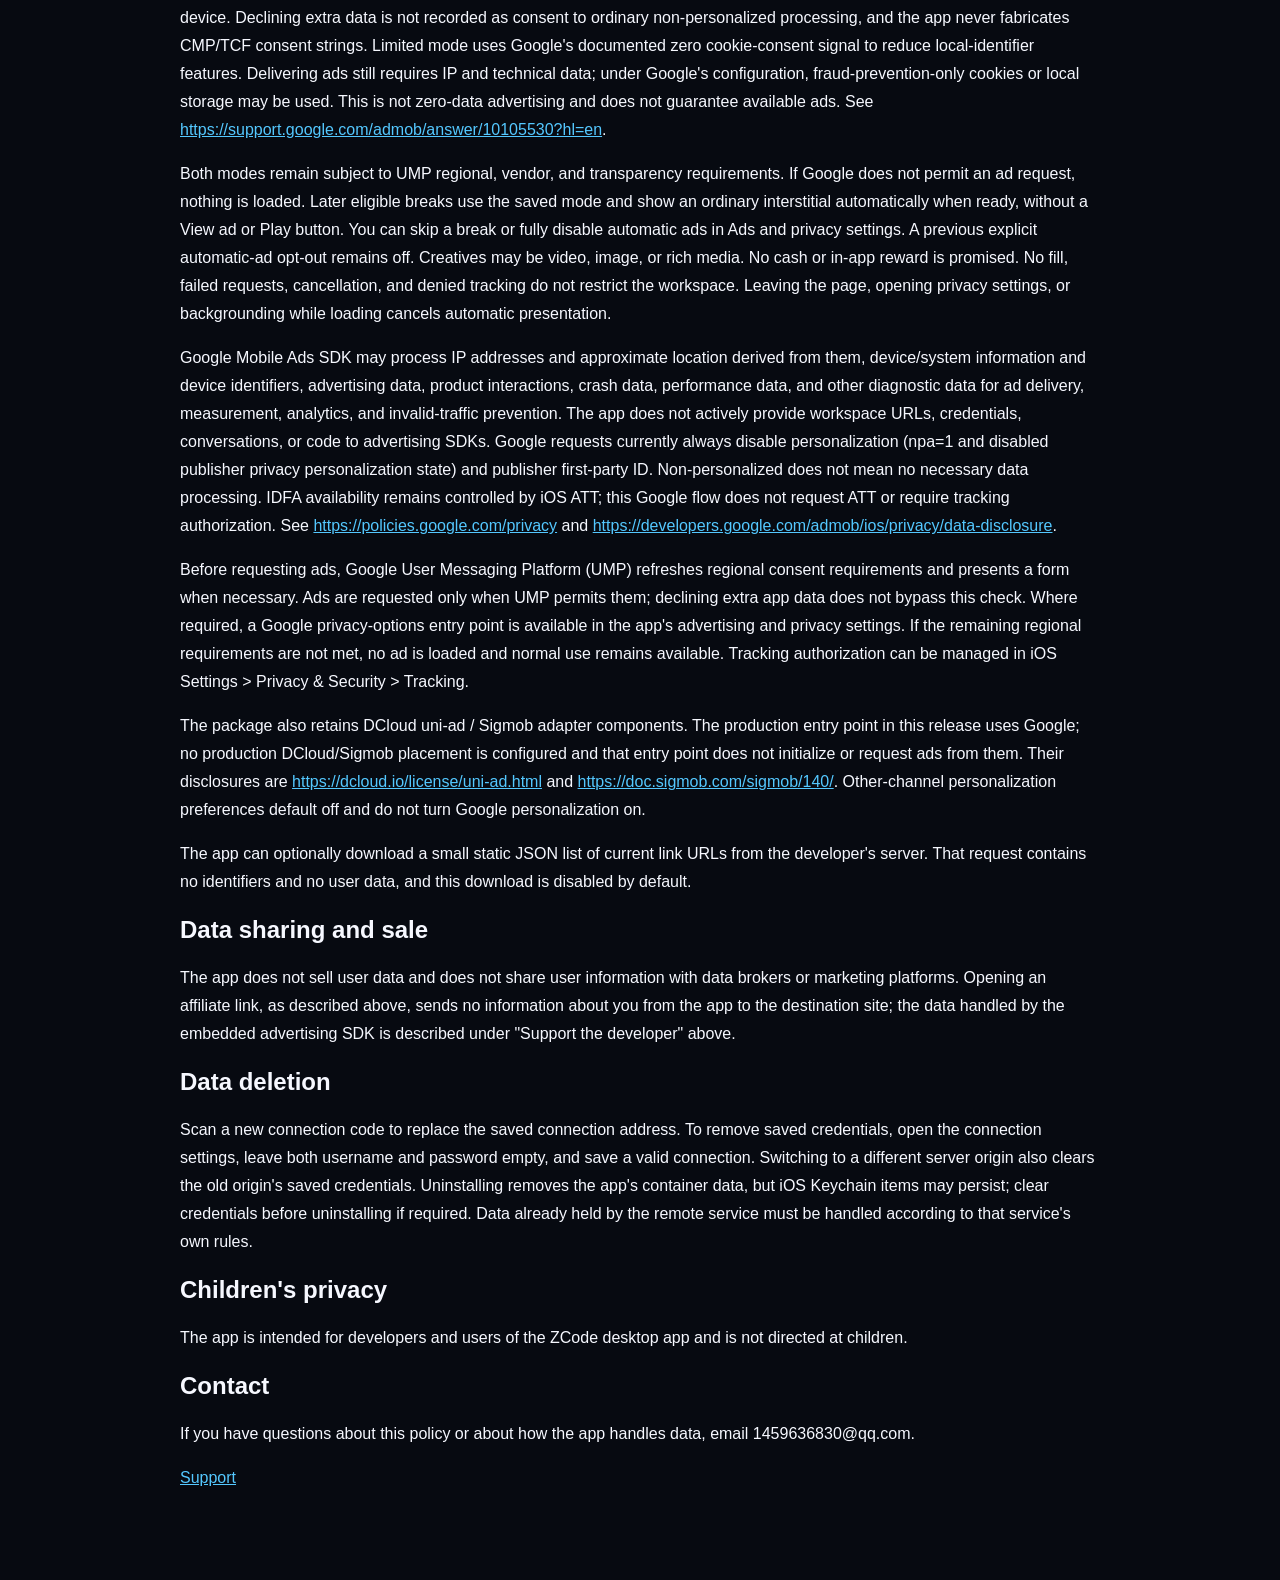
==== commit 2df5760c: "Disclose limited-ad fallback without treating refusal as full consent Updated Google advertising and" ====
--- a/ZcodeMobile/privacy.html
+++ b/ZcodeMobile/privacy.html
@@ -33,7 +33,7 @@
       <section class="card"><h3>连接信息</h3><p>连接地址及用户自愿填写的用户名和密码会保存在本机，用于连接和恢复工作区，不会上传到开发者服务器。重新扫码会覆盖旧信息，卸载会删除应用容器数据，但 iOS 钥匙串凭据可能保留；如需清除，请先在连接设置中将用户名和密码留空并保存有效连接。</p></section>
       <section class="card"><h3>局域网与网络通信</h3><p>应用可能在用户的局域网内搜索兼容服务。连接后，工作区内容直接与用户选择的服务通信，并受该服务自己的隐私政策约束。使用未启用 HTTPS 的地址时不具备 HTTPS 传输加密保护。</p></section>
       <section class="card"><h3>可选推广</h3><p>在线工作区前台累计使用满 3 分钟后，在下一次会话或页面切换间隙具备广告展示资格，不会仅因计时到点就打断正在输入的内容。任意连续 48 小时最多尝试一次；开始同意、加载或展示前先保存记录，重启不会重复触发。可立即跳过，连接页不展示。购物推广链接必须主动点击，不会自动打开。2.0 不包含广告入口。</p></section>
-      <section class="card"><h3>Google 广告与数据使用</h3><p>首次符合条件时，应用先说明数据使用并询问是否启用自动非个性化广告；只有明确同意才保存本机选择，既往单次播放或个性化同意不会视为自动广告授权。启用后，后续符合条件的会话切换会自动请求普通 Google 全屏广告并在就绪后展示，无需“查看广告”或“播放”按钮。可随时在“广告与隐私设置”停用。广告可能是视频、图片或富媒体，不提供奖励。跳过、打开隐私设置或切到后台会取消待展示素材；不同意、无填充和拒绝追踪不影响工作区。</p><p>Google SDK 可能处理 IP 地址及其推断的大致位置、设备/系统信息、设备标识符、广告数据、产品交互、崩溃、性能和其他诊断信息，用于投放、计量、分析及防止无效流量。应用不主动向广告 SDK 提供工作区地址、凭据、聊天或代码内容。Google 请求始终关闭个性化（npa=1、发布商隐私个性化禁用）和发布商第一方 ID；非个性化不等于不处理必要信息。IDFA 由 iOS 追踪授权控制，此流程不请求或要求追踪。</p><p>详见 <a href="https://policies.google.com/privacy">Google 隐私政策</a>及 <a href="https://developers.google.com/admob/ios/privacy/data-disclosure">Google SDK 数据说明</a>。</p></section>
+      <section class="card"><h3>Google 广告与数据使用</h3><p>首次符合条件时说明数据使用：可同意必要数据处理并选择非个性化广告，或拒绝额外数据并尝试 Google 受限广告。选择保存在本机，拒绝额外数据不会记成完整同意，也不会改写或伪造 CMP/TCF 同意字符串。受限模式使用 Google 文档中的零 Cookie 同意信号，减少本地标识符相关功能；传送广告仍需 IP 等技术数据，依 Google 配置可能使用仅防欺诈的 Cookie/本地存储。这不是零数据广告，不保证填充。UMP 地区、供应商及透明度要求仍须满足；Google 不允许请求时不加载。后续符合条件的会话切换自动使用已选模式，无需“查看广告”或“播放”按钮。可跳过或在设置完全停用；既往明确停用选择不重开。广告可能是视频、图片或富媒体，不提供奖励。打开隐私设置或切到后台会取消待展示素材；不同意、无填充和拒绝追踪不影响工作区。</p><p>Google SDK 可能处理 IP 地址及其推断的大致位置、设备/系统信息、设备标识符、广告数据、产品交互、崩溃、性能和其他诊断信息，用于投放、计量、分析及防止无效流量。应用不主动向广告 SDK 提供工作区地址、凭据、聊天或代码内容。Google 请求始终关闭个性化（npa=1、发布商隐私个性化禁用）和发布商第一方 ID；非个性化不等于不处理必要信息。IDFA 由 iOS 追踪授权控制，此流程不请求或要求追踪。</p><p>详见 <a href="https://policies.google.com/privacy">Google 隐私政策</a>、<a href="https://developers.google.com/admob/ios/privacy/data-disclosure">Google SDK 数据说明</a>及 <a href="https://support.google.com/admob/answer/10105530?hl=zh-Hans">Google 受限广告说明</a>。</p></section>
       <section class="card"><h3>地区同意与隐私选项</h3><p>请求广告前，Google UMP 更新地区同意要求，需要时先显示隐私表单；仅在 UMP 允许请求后才加载广告。需要隐私选项的地区，可在应用“广告与隐私”中重新打开 Google 广告隐私选项。拒绝同意仍可正常使用。系统追踪选择可在 iOS“设置 → 隐私与安全性 → 跟踪”中管理。</p></section>
       <section class="card"><h3>其他广告组件与共享</h3><p>开发者不运营自建账号、分析或广告服务器，不出售用户数据。Google 广告相关的第三方处理见上文。安装包保留 DCloud uni-ad / Sigmob 适配组件，但本次正式入口仅使用 Google，尚未配置的其他渠道不会由该入口初始化或请求广告。相关说明：<a href="https://dcloud.io/license/uni-ad.html">DCloud uni-ad</a>、<a href="https://doc.sigmob.com/sigmob/140/">Sigmob</a>。</p></section>
       <section class="card"><h3>数据删除</h3><p>重新扫描可覆盖连接地址；在连接设置中将用户名和密码留空并保存有效连接可清除凭据。卸载删除应用容器数据，但 iOS 钥匙串可能保留，应按需先清除凭据。远程服务保存的数据需要根据该服务的规则处理。</p></section>
@@ -55,9 +55,10 @@
 <p>Zcode Mobile is free. After 3 cumulative foreground minutes in an online workspace, a sponsored break becomes eligible at the next conversation or page transition, rather than interrupting typing solely on a timer. It never appears on the connection screen. The app persists a reservation before consent/loading/display, so any continuous 48-hour period has at most one attempt, including after an app restart.</p>
 <p>Shopping promotion buttons open an external affiliate link (currently Taobao) in your default browser or the corresponding shopping app and dismiss the page. Skip is available immediately and closes the page without opening a link or loading an ad. There is no countdown. An email link is available for feedback about sponsored content.</p>
 <p>The affiliate link itself involves no SDK, no tracking, and no device identifiers: the app simply opens a URL that carries only the affiliate placement ID, attaches no information about you or your device, and receives nothing back. Once the link opens, the destination website or app is operated by a third party and is governed by that party&#39;s own privacy policy.</p>
-<p>At the first eligible break, the app asks whether to enable automatic non-personalized Google AdMob full-screen ads and explains data use before any ad request. Only an explicit agreement saves this preference locally. Previous per-ad or personalization choices are not treated as permission for automatic ads. After you enable it, subsequent eligible breaks gather any required regional consent, initialize the SDK as needed, request an ordinary interstitial, and show it automatically when ready. There is no View ad or second Play button. You can disable automatic ads in Ads and privacy settings. Creatives may be video, image, or rich media. No cash or in-app reward is promised. Declining, no fill, failed requests, cancellation, and denied tracking do not restrict the workspace. Leaving the page, opening privacy settings, or backgrounding while loading cancels automatic presentation.</p>
+<p>At the first eligible break, the app explains data use and offers two ad modes: consent to necessary data processing for non-personalized Google ads, or decline extra data and try eligible Google limited ads. The selected mode is stored only on this device. Declining extra data is not recorded as consent to ordinary non-personalized processing, and the app never fabricates CMP/TCF consent strings. Limited mode uses Google&#39;s documented zero cookie-consent signal to reduce local-identifier features. Delivering ads still requires IP and technical data; under Google&#39;s configuration, fraud-prevention-only cookies or local storage may be used. This is not zero-data advertising and does not guarantee available ads. See <a href="https://support.google.com/admob/answer/10105530?hl=en">https://support.google.com/admob/answer/10105530?hl=en</a>.</p>
+<p>Both modes remain subject to UMP regional, vendor, and transparency requirements. If Google does not permit an ad request, nothing is loaded. Later eligible breaks use the saved mode and show an ordinary interstitial automatically when ready, without a View ad or Play button. You can skip a break or fully disable automatic ads in Ads and privacy settings. A previous explicit automatic-ad opt-out remains off. Creatives may be video, image, or rich media. No cash or in-app reward is promised. No fill, failed requests, cancellation, and denied tracking do not restrict the workspace. Leaving the page, opening privacy settings, or backgrounding while loading cancels automatic presentation.</p>
 <p>Google Mobile Ads SDK may process IP addresses and approximate location derived from them, device/system information and device identifiers, advertising data, product interactions, crash data, performance data, and other diagnostic data for ad delivery, measurement, analytics, and invalid-traffic prevention. The app does not actively provide workspace URLs, credentials, conversations, or code to advertising SDKs. Google requests currently always disable personalization (npa=1 and disabled publisher privacy personalization state) and publisher first-party ID. Non-personalized does not mean no necessary data processing. IDFA availability remains controlled by iOS ATT; this Google flow does not request ATT or require tracking authorization. See <a href="https://policies.google.com/privacy">https://policies.google.com/privacy</a> and <a href="https://developers.google.com/admob/ios/privacy/data-disclosure">https://developers.google.com/admob/ios/privacy/data-disclosure</a>.</p>
-<p>Before requesting ads, Google User Messaging Platform (UMP) refreshes regional consent requirements and presents a form when necessary. Ads are requested only when UMP permits them. Where required, a Google privacy-options entry point is available in the app&#39;s advertising and privacy settings. Declining required consent leaves ads unavailable without restricting normal use. Tracking authorization can be managed in iOS Settings &gt; Privacy &amp; Security &gt; Tracking.</p>
+<p>Before requesting ads, Google User Messaging Platform (UMP) refreshes regional consent requirements and presents a form when necessary. Ads are requested only when UMP permits them; declining extra app data does not bypass this check. Where required, a Google privacy-options entry point is available in the app&#39;s advertising and privacy settings. If the remaining regional requirements are not met, no ad is loaded and normal use remains available. Tracking authorization can be managed in iOS Settings &gt; Privacy &amp; Security &gt; Tracking.</p>
 <p>The package also retains DCloud uni-ad / Sigmob adapter components. The production entry point in this release uses Google; no production DCloud/Sigmob placement is configured and that entry point does not initialize or request ads from them. Their disclosures are <a href="https://dcloud.io/license/uni-ad.html">https://dcloud.io/license/uni-ad.html</a> and <a href="https://doc.sigmob.com/sigmob/140/">https://doc.sigmob.com/sigmob/140/</a>. Other-channel personalization preferences default off and do not turn Google personalization on.</p>
 <p>The app can optionally download a small static JSON list of current link URLs from the developer&#39;s server. That request contains no identifiers and no user data, and this download is disabled by default.</p>
 <h2>Data sharing and sale</h2>
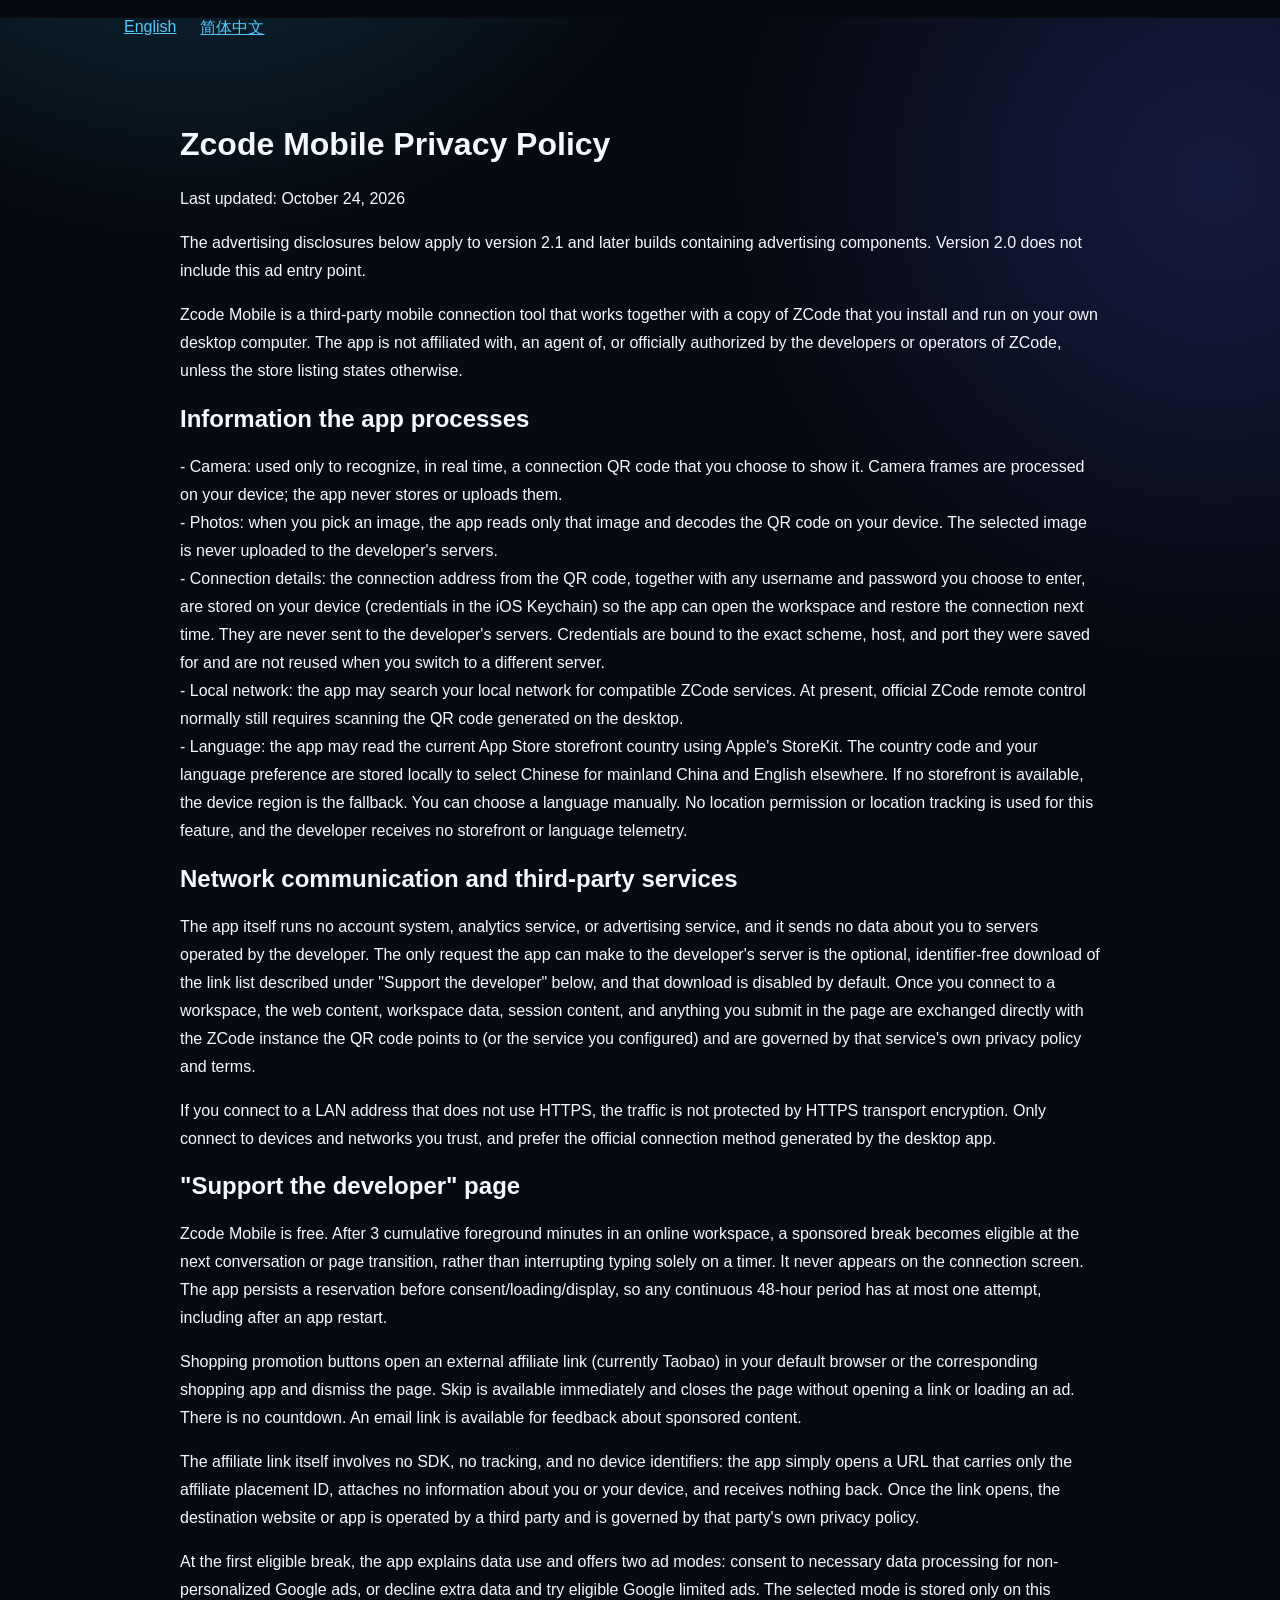
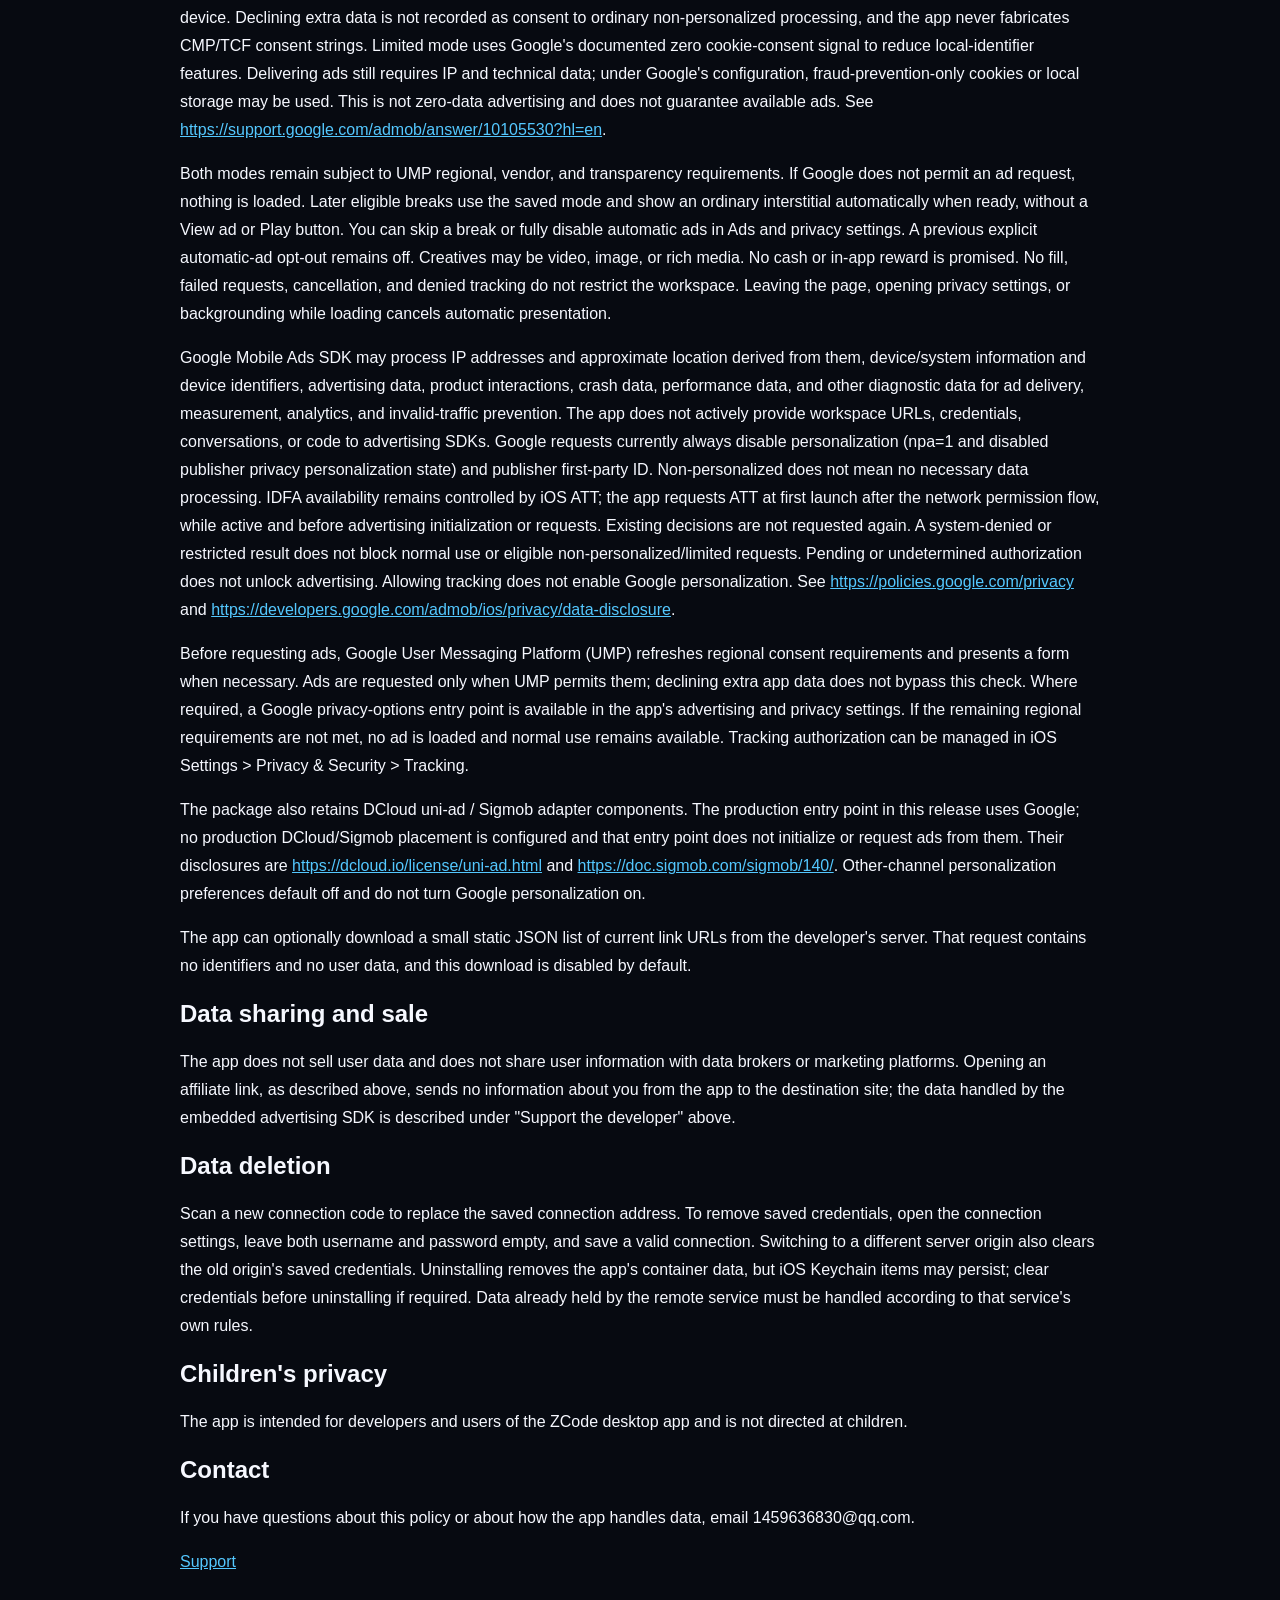
==== commit e6c34551: "Document startup ATT after network permissions with non-personalized fallback" ====
--- a/ZcodeMobile/privacy.html
+++ b/ZcodeMobile/privacy.html
@@ -33,7 +33,7 @@
       <section class="card"><h3>连接信息</h3><p>连接地址及用户自愿填写的用户名和密码会保存在本机，用于连接和恢复工作区，不会上传到开发者服务器。重新扫码会覆盖旧信息，卸载会删除应用容器数据，但 iOS 钥匙串凭据可能保留；如需清除，请先在连接设置中将用户名和密码留空并保存有效连接。</p></section>
       <section class="card"><h3>局域网与网络通信</h3><p>应用可能在用户的局域网内搜索兼容服务。连接后，工作区内容直接与用户选择的服务通信，并受该服务自己的隐私政策约束。使用未启用 HTTPS 的地址时不具备 HTTPS 传输加密保护。</p></section>
       <section class="card"><h3>可选推广</h3><p>在线工作区前台累计使用满 3 分钟后，在下一次会话或页面切换间隙具备广告展示资格，不会仅因计时到点就打断正在输入的内容。任意连续 48 小时最多尝试一次；开始同意、加载或展示前先保存记录，重启不会重复触发。可立即跳过，连接页不展示。购物推广链接必须主动点击，不会自动打开。2.0 不包含广告入口。</p></section>
-      <section class="card"><h3>Google 广告与数据使用</h3><p>首次符合条件时说明数据使用：可同意必要数据处理并选择非个性化广告，或拒绝额外数据并尝试 Google 受限广告。选择保存在本机，拒绝额外数据不会记成完整同意，也不会改写或伪造 CMP/TCF 同意字符串。受限模式使用 Google 文档中的零 Cookie 同意信号，减少本地标识符相关功能；传送广告仍需 IP 等技术数据，依 Google 配置可能使用仅防欺诈的 Cookie/本地存储。这不是零数据广告，不保证填充。UMP 地区、供应商及透明度要求仍须满足；Google 不允许请求时不加载。后续符合条件的会话切换自动使用已选模式，无需“查看广告”或“播放”按钮。可跳过或在设置完全停用；既往明确停用选择不重开。广告可能是视频、图片或富媒体，不提供奖励。打开隐私设置或切到后台会取消待展示素材；不同意、无填充和拒绝追踪不影响工作区。</p><p>Google SDK 可能处理 IP 地址及其推断的大致位置、设备/系统信息、设备标识符、广告数据、产品交互、崩溃、性能和其他诊断信息，用于投放、计量、分析及防止无效流量。应用不主动向广告 SDK 提供工作区地址、凭据、聊天或代码内容。Google 请求始终关闭个性化（npa=1、发布商隐私个性化禁用）和发布商第一方 ID；非个性化不等于不处理必要信息。IDFA 由 iOS 追踪授权控制，此流程不请求或要求追踪。</p><p>详见 <a href="https://policies.google.com/privacy">Google 隐私政策</a>、<a href="https://developers.google.com/admob/ios/privacy/data-disclosure">Google SDK 数据说明</a>及 <a href="https://support.google.com/admob/answer/10105530?hl=zh-Hans">Google 受限广告说明</a>。</p></section>
+      <section class="card"><h3>Google 广告与数据使用</h3><p>首次符合条件时说明数据使用：可同意必要数据处理并选择非个性化广告，或拒绝额外数据并尝试 Google 受限广告。选择保存在本机，拒绝额外数据不会记成完整同意，也不会改写或伪造 CMP/TCF 同意字符串。受限模式使用 Google 文档中的零 Cookie 同意信号，减少本地标识符相关功能；传送广告仍需 IP 等技术数据，依 Google 配置可能使用仅防欺诈的 Cookie/本地存储。这不是零数据广告，不保证填充。UMP 地区、供应商及透明度要求仍须满足；Google 不允许请求时不加载。后续符合条件的会话切换自动使用已选模式，无需“查看广告”或“播放”按钮。可跳过或在设置完全停用；既往明确停用选择不重开。广告可能是视频、图片或富媒体，不提供奖励。打开隐私设置或切到后台会取消待展示素材；不同意、无填充和拒绝追踪不影响工作区。</p><p>Google SDK 可能处理 IP 地址及其推断的大致位置、设备/系统信息、设备标识符、广告数据、产品交互、崩溃、性能和其他诊断信息，用于投放、计量、分析及防止无效流量。应用不主动向广告 SDK 提供工作区地址、凭据、聊天或代码内容。Google 请求始终关闭个性化（npa=1、发布商隐私个性化禁用）和发布商第一方 ID；非个性化不等于不处理必要信息。IDFA 由 iOS 追踪授权控制，首次启动在网络权限流程后请求 ATT，明确系统结果返回前不初始化或请求广告。已有选择不重复询问；拒绝仍可正常使用并尝试符合条件的非个性化或受限广告。允许追踪不会自动开启 Google 个性化。</p><p>详见 <a href="https://policies.google.com/privacy">Google 隐私政策</a>、<a href="https://developers.google.com/admob/ios/privacy/data-disclosure">Google SDK 数据说明</a>及 <a href="https://support.google.com/admob/answer/10105530?hl=zh-Hans">Google 受限广告说明</a>。</p></section>
       <section class="card"><h3>地区同意与隐私选项</h3><p>请求广告前，Google UMP 更新地区同意要求，需要时先显示隐私表单；仅在 UMP 允许请求后才加载广告。需要隐私选项的地区，可在应用“广告与隐私”中重新打开 Google 广告隐私选项。拒绝同意仍可正常使用。系统追踪选择可在 iOS“设置 → 隐私与安全性 → 跟踪”中管理。</p></section>
       <section class="card"><h3>其他广告组件与共享</h3><p>开发者不运营自建账号、分析或广告服务器，不出售用户数据。Google 广告相关的第三方处理见上文。安装包保留 DCloud uni-ad / Sigmob 适配组件，但本次正式入口仅使用 Google，尚未配置的其他渠道不会由该入口初始化或请求广告。相关说明：<a href="https://dcloud.io/license/uni-ad.html">DCloud uni-ad</a>、<a href="https://doc.sigmob.com/sigmob/140/">Sigmob</a>。</p></section>
       <section class="card"><h3>数据删除</h3><p>重新扫描可覆盖连接地址；在连接设置中将用户名和密码留空并保存有效连接可清除凭据。卸载删除应用容器数据，但 iOS 钥匙串可能保留，应按需先清除凭据。远程服务保存的数据需要根据该服务的规则处理。</p></section>
@@ -57,7 +57,7 @@
 <p>The affiliate link itself involves no SDK, no tracking, and no device identifiers: the app simply opens a URL that carries only the affiliate placement ID, attaches no information about you or your device, and receives nothing back. Once the link opens, the destination website or app is operated by a third party and is governed by that party&#39;s own privacy policy.</p>
 <p>At the first eligible break, the app explains data use and offers two ad modes: consent to necessary data processing for non-personalized Google ads, or decline extra data and try eligible Google limited ads. The selected mode is stored only on this device. Declining extra data is not recorded as consent to ordinary non-personalized processing, and the app never fabricates CMP/TCF consent strings. Limited mode uses Google&#39;s documented zero cookie-consent signal to reduce local-identifier features. Delivering ads still requires IP and technical data; under Google&#39;s configuration, fraud-prevention-only cookies or local storage may be used. This is not zero-data advertising and does not guarantee available ads. See <a href="https://support.google.com/admob/answer/10105530?hl=en">https://support.google.com/admob/answer/10105530?hl=en</a>.</p>
 <p>Both modes remain subject to UMP regional, vendor, and transparency requirements. If Google does not permit an ad request, nothing is loaded. Later eligible breaks use the saved mode and show an ordinary interstitial automatically when ready, without a View ad or Play button. You can skip a break or fully disable automatic ads in Ads and privacy settings. A previous explicit automatic-ad opt-out remains off. Creatives may be video, image, or rich media. No cash or in-app reward is promised. No fill, failed requests, cancellation, and denied tracking do not restrict the workspace. Leaving the page, opening privacy settings, or backgrounding while loading cancels automatic presentation.</p>
-<p>Google Mobile Ads SDK may process IP addresses and approximate location derived from them, device/system information and device identifiers, advertising data, product interactions, crash data, performance data, and other diagnostic data for ad delivery, measurement, analytics, and invalid-traffic prevention. The app does not actively provide workspace URLs, credentials, conversations, or code to advertising SDKs. Google requests currently always disable personalization (npa=1 and disabled publisher privacy personalization state) and publisher first-party ID. Non-personalized does not mean no necessary data processing. IDFA availability remains controlled by iOS ATT; this Google flow does not request ATT or require tracking authorization. See <a href="https://policies.google.com/privacy">https://policies.google.com/privacy</a> and <a href="https://developers.google.com/admob/ios/privacy/data-disclosure">https://developers.google.com/admob/ios/privacy/data-disclosure</a>.</p>
+<p>Google Mobile Ads SDK may process IP addresses and approximate location derived from them, device/system information and device identifiers, advertising data, product interactions, crash data, performance data, and other diagnostic data for ad delivery, measurement, analytics, and invalid-traffic prevention. The app does not actively provide workspace URLs, credentials, conversations, or code to advertising SDKs. Google requests currently always disable personalization (npa=1 and disabled publisher privacy personalization state) and publisher first-party ID. Non-personalized does not mean no necessary data processing. IDFA availability remains controlled by iOS ATT; the app requests ATT at first launch after the network permission flow, while active and before advertising initialization or requests. Existing decisions are not requested again. A system-denied or restricted result does not block normal use or eligible non-personalized/limited requests. Pending or undetermined authorization does not unlock advertising. Allowing tracking does not enable Google personalization. See <a href="https://policies.google.com/privacy">https://policies.google.com/privacy</a> and <a href="https://developers.google.com/admob/ios/privacy/data-disclosure">https://developers.google.com/admob/ios/privacy/data-disclosure</a>.</p>
 <p>Before requesting ads, Google User Messaging Platform (UMP) refreshes regional consent requirements and presents a form when necessary. Ads are requested only when UMP permits them; declining extra app data does not bypass this check. Where required, a Google privacy-options entry point is available in the app&#39;s advertising and privacy settings. If the remaining regional requirements are not met, no ad is loaded and normal use remains available. Tracking authorization can be managed in iOS Settings &gt; Privacy &amp; Security &gt; Tracking.</p>
 <p>The package also retains DCloud uni-ad / Sigmob adapter components. The production entry point in this release uses Google; no production DCloud/Sigmob placement is configured and that entry point does not initialize or request ads from them. Their disclosures are <a href="https://dcloud.io/license/uni-ad.html">https://dcloud.io/license/uni-ad.html</a> and <a href="https://doc.sigmob.com/sigmob/140/">https://doc.sigmob.com/sigmob/140/</a>. Other-channel personalization preferences default off and do not turn Google personalization on.</p>
 <p>The app can optionally download a small static JSON list of current link URLs from the developer&#39;s server. That request contains no identifiers and no user data, and this download is disabled by default.</p>
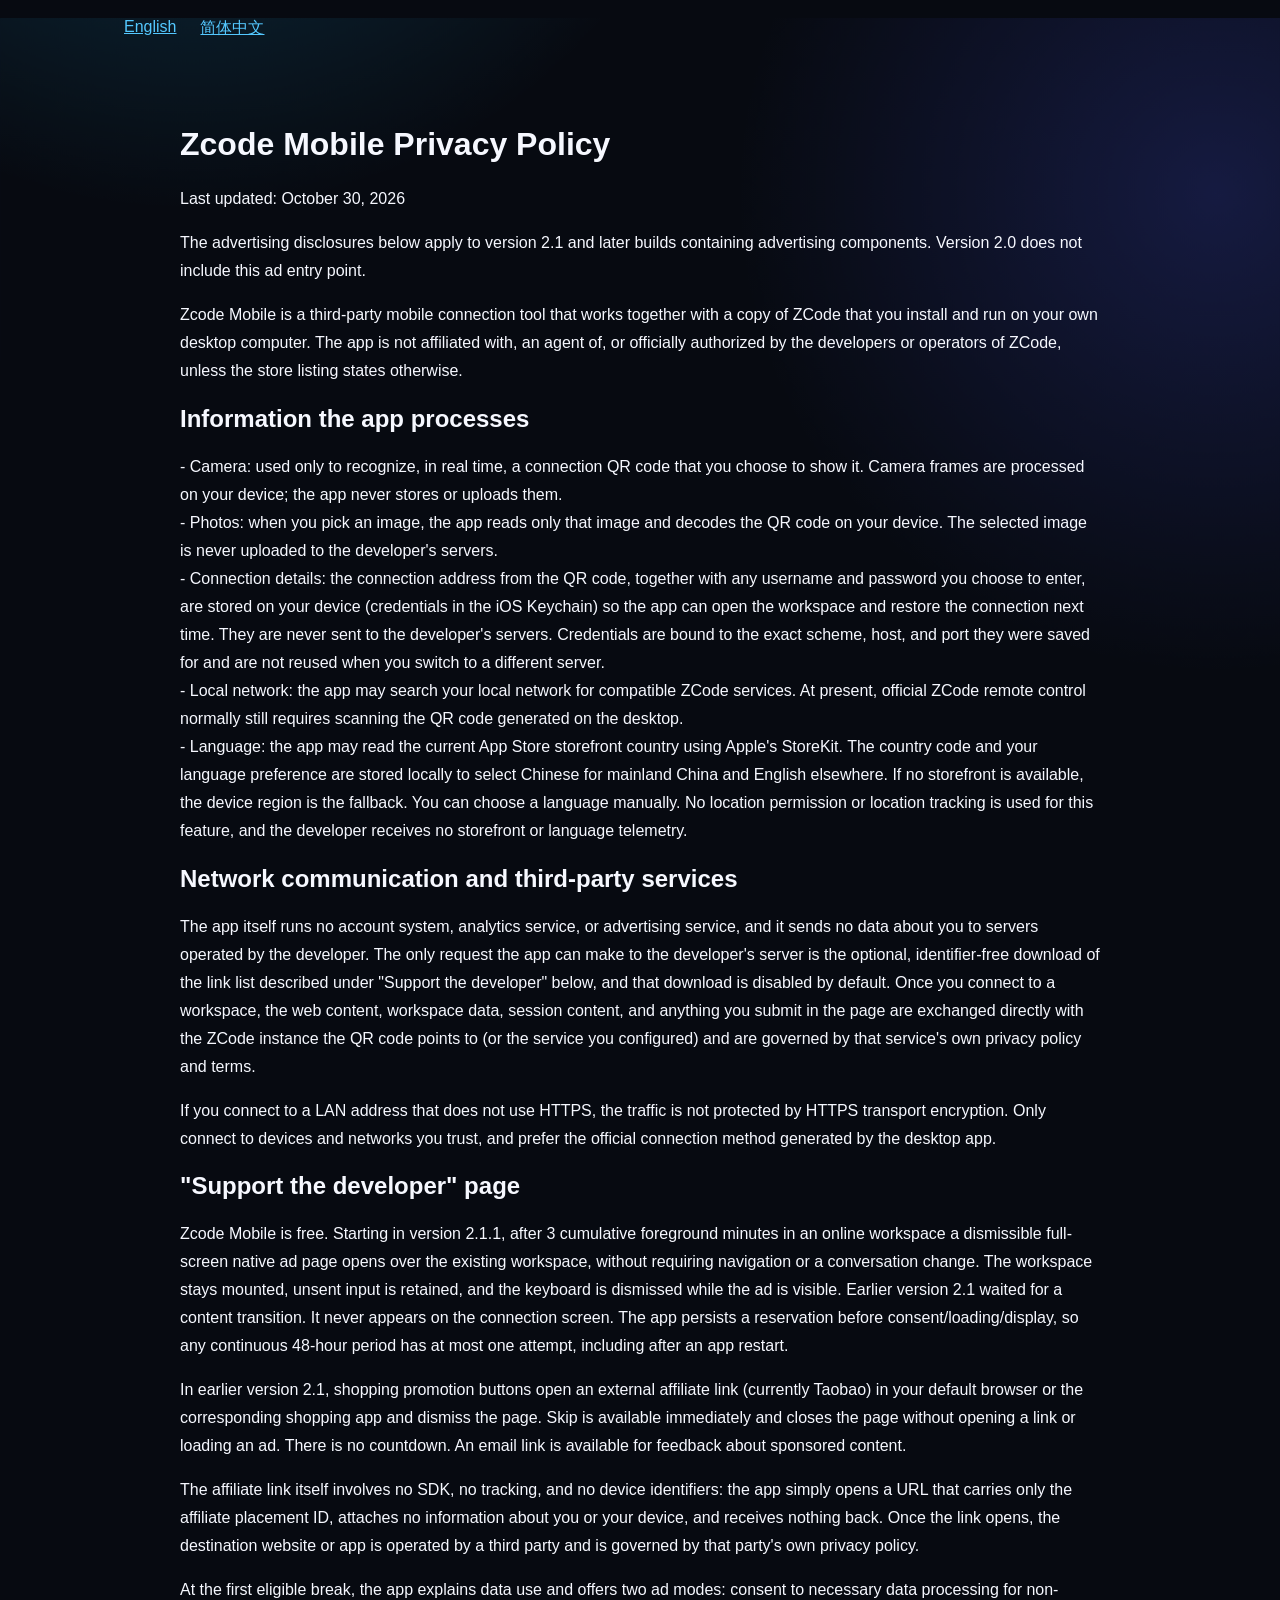
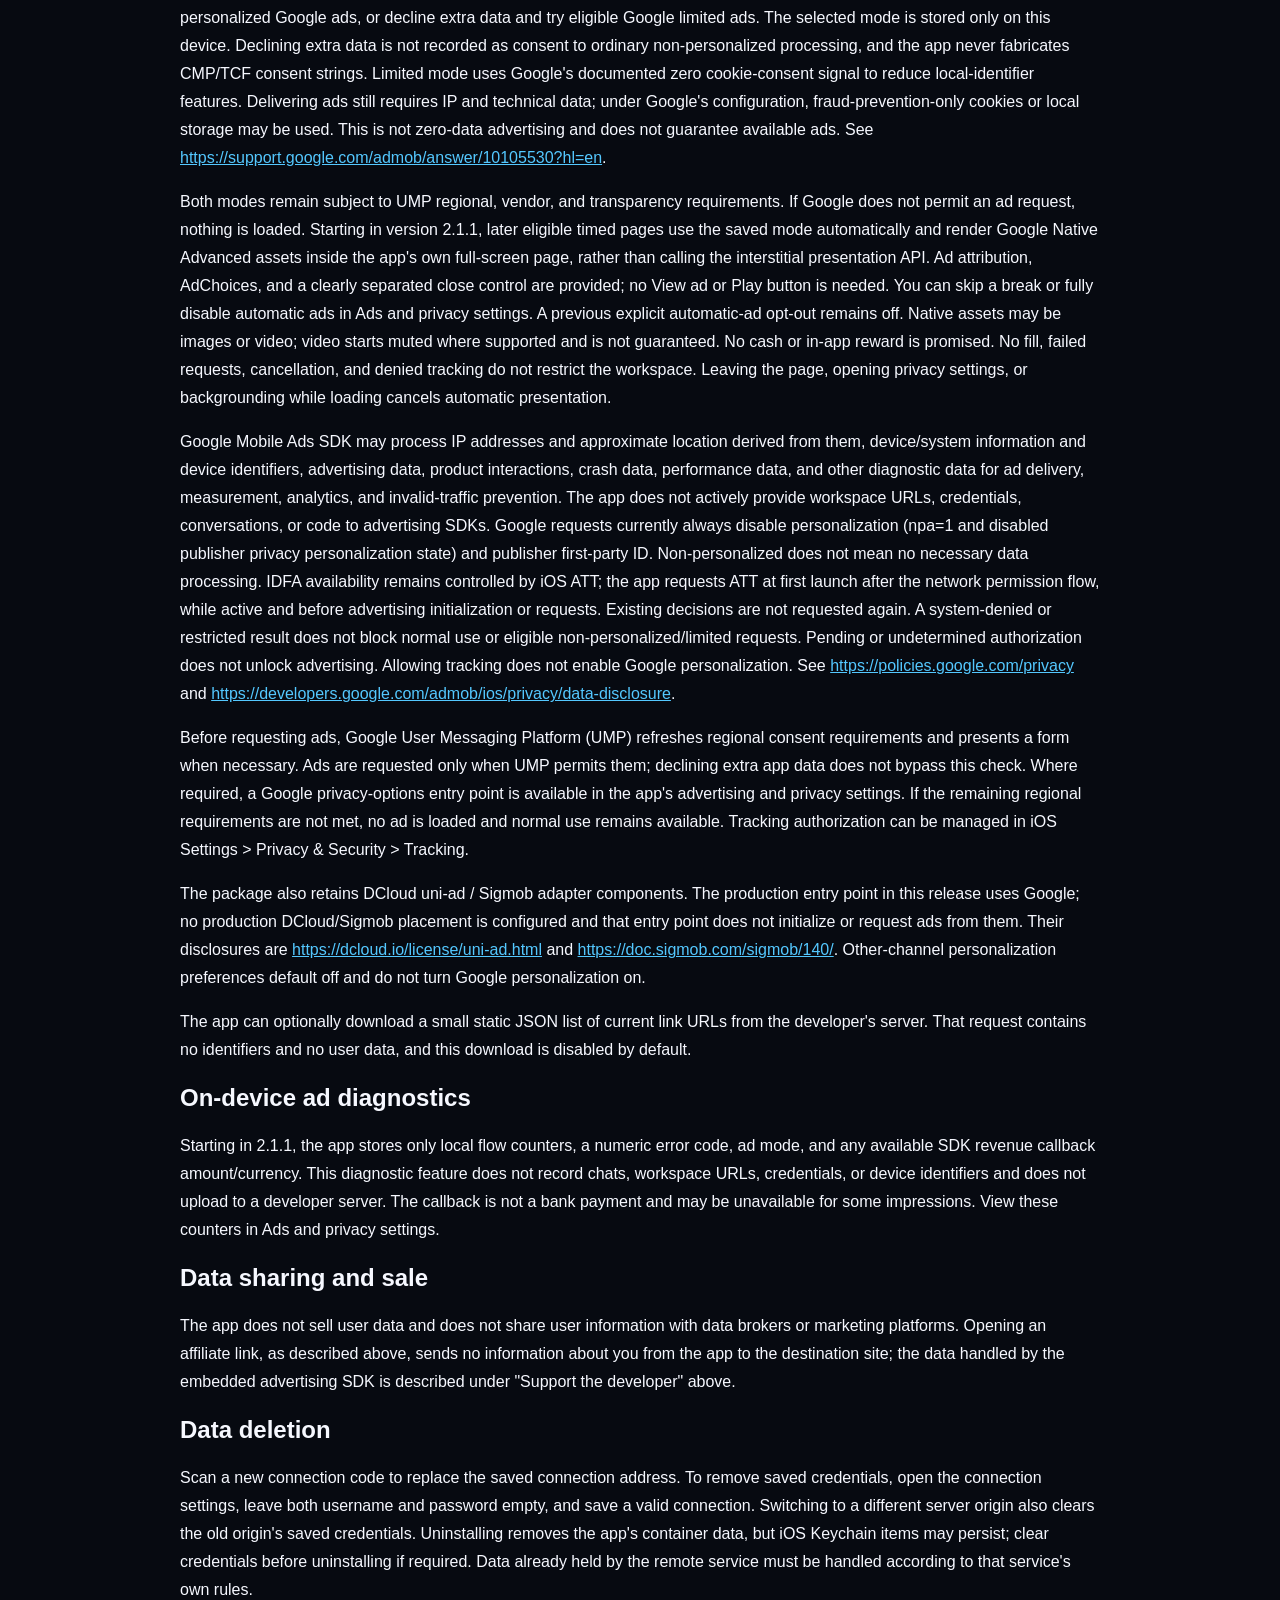
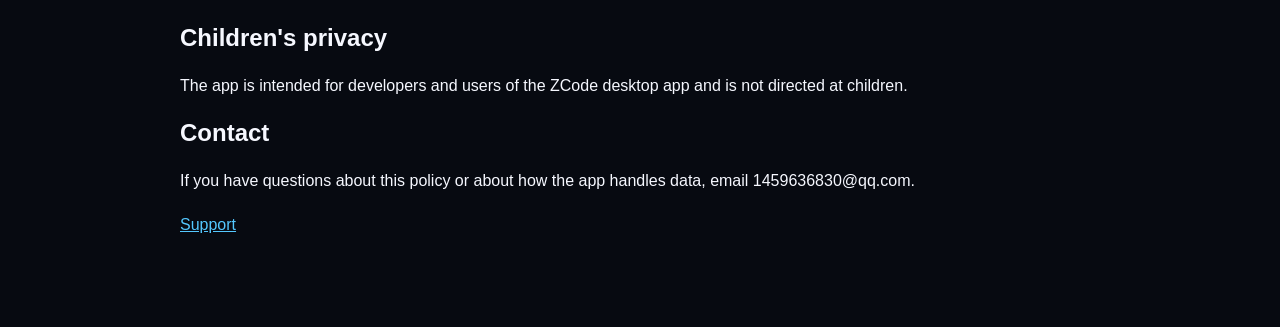
==== commit 072613cb: "Document Zcode Mobile 2.1.1 timed native ads and local diagnostics" ====
--- a/ZcodeMobile/privacy.html
+++ b/ZcodeMobile/privacy.html
@@ -22,7 +22,7 @@
 <body>
 <nav class="language-nav" aria-label="Language"><a href="?lang=en" lang="en">English</a><a href="?lang=zh" lang="zh-CN">简体中文</a></nav>
   <main class="shell" data-language="zh">
-    <div class="brand"><div class="mark">Z</div><div><h1>Zcode Mobile</h1><p>隐私政策 · 2026 年 10 月 24 日更新</p></div></div>
+    <div class="brand"><div class="mark">Z</div><div><h1>Zcode Mobile</h1><p>隐私政策 · 2026 年 10 月 30 日更新</p></div></div>
     <section class="hero">
       <span class="pill">可选广告 · 默认非个性化 · 可随时跳过</span>
       <h2>你的工作区，由你掌控。</h2>
@@ -32,18 +32,19 @@
       <section class="card"><h3>相机与相册</h3><p>相机仅用于在设备上识别用户主动展示的连接二维码，不保存或上传画面。相册仅通过系统照片选择器读取用户主动选择的图片，并在设备上识别二维码。</p></section>
       <section class="card"><h3>连接信息</h3><p>连接地址及用户自愿填写的用户名和密码会保存在本机，用于连接和恢复工作区，不会上传到开发者服务器。重新扫码会覆盖旧信息，卸载会删除应用容器数据，但 iOS 钥匙串凭据可能保留；如需清除，请先在连接设置中将用户名和密码留空并保存有效连接。</p></section>
       <section class="card"><h3>局域网与网络通信</h3><p>应用可能在用户的局域网内搜索兼容服务。连接后，工作区内容直接与用户选择的服务通信，并受该服务自己的隐私政策约束。使用未启用 HTTPS 的地址时不具备 HTTPS 传输加密保护。</p></section>
-      <section class="card"><h3>可选推广</h3><p>在线工作区前台累计使用满 3 分钟后，在下一次会话或页面切换间隙具备广告展示资格，不会仅因计时到点就打断正在输入的内容。任意连续 48 小时最多尝试一次；开始同意、加载或展示前先保存记录，重启不会重复触发。可立即跳过，连接页不展示。购物推广链接必须主动点击，不会自动打开。2.0 不包含广告入口。</p></section>
-      <section class="card"><h3>Google 广告与数据使用</h3><p>首次符合条件时说明数据使用：可同意必要数据处理并选择非个性化广告，或拒绝额外数据并尝试 Google 受限广告。选择保存在本机，拒绝额外数据不会记成完整同意，也不会改写或伪造 CMP/TCF 同意字符串。受限模式使用 Google 文档中的零 Cookie 同意信号，减少本地标识符相关功能；传送广告仍需 IP 等技术数据，依 Google 配置可能使用仅防欺诈的 Cookie/本地存储。这不是零数据广告，不保证填充。UMP 地区、供应商及透明度要求仍须满足；Google 不允许请求时不加载。后续符合条件的会话切换自动使用已选模式，无需“查看广告”或“播放”按钮。可跳过或在设置完全停用；既往明确停用选择不重开。广告可能是视频、图片或富媒体，不提供奖励。打开隐私设置或切到后台会取消待展示素材；不同意、无填充和拒绝追踪不影响工作区。</p><p>Google SDK 可能处理 IP 地址及其推断的大致位置、设备/系统信息、设备标识符、广告数据、产品交互、崩溃、性能和其他诊断信息，用于投放、计量、分析及防止无效流量。应用不主动向广告 SDK 提供工作区地址、凭据、聊天或代码内容。Google 请求始终关闭个性化（npa=1、发布商隐私个性化禁用）和发布商第一方 ID；非个性化不等于不处理必要信息。IDFA 由 iOS 追踪授权控制，首次启动在网络权限流程后请求 ATT，明确系统结果返回前不初始化或请求广告。已有选择不重复询问；拒绝仍可正常使用并尝试符合条件的非个性化或受限广告。允许追踪不会自动开启 Google 个性化。</p><p>详见 <a href="https://policies.google.com/privacy">Google 隐私政策</a>、<a href="https://developers.google.com/admob/ios/privacy/data-disclosure">Google SDK 数据说明</a>及 <a href="https://support.google.com/admob/answer/10105530?hl=zh-Hans">Google 受限广告说明</a>。</p></section>
+      <section class="card"><h3>可选推广</h3><p>2.1.1 起，在线工作区前台累计使用满 3 分钟即显示可关闭的全屏原生广告页，不要求返回原生界面或切换会话；原网页保持加载，未发送草稿不会因广告页而清空，键盘会暂时收起。较早的 2.1 版本等待内容切换间隙。任意连续 48 小时最多尝试一次；开始同意、加载或展示前先保存记录，重启不会重复触发。可立即跳过，连接页不展示。购物推广链接必须主动点击，不会自动打开。2.0 不包含广告入口。</p></section>
+      <section class="card"><h3>Google 广告与数据使用</h3><p>首次符合条件时说明数据使用：可同意必要数据处理并选择非个性化广告，或拒绝额外数据并尝试 Google 受限广告。选择保存在本机，拒绝额外数据不会记成完整同意，也不会改写或伪造 CMP/TCF 同意字符串。受限模式使用 Google 文档中的零 Cookie 同意信号，减少本地标识符相关功能；传送广告仍需 IP 等技术数据，依 Google 配置可能使用仅防欺诈的 Cookie/本地存储。这不是零数据广告，不保证填充。UMP 地区、供应商及透明度要求仍须满足；Google 不允许请求时不加载。后续到达计时条件时自动使用已选模式，无需“查看广告”或“播放”按钮。可跳过或在设置完全停用；既往明确停用选择不重开。全屏页使用 Google 原生广告素材，不调用插屏广告弹窗；明确标注广告，显示 AdChoices，并提供与广告素材分开的关闭按钮。素材可能为图片或视频，视频默认静音，不提供奖励，也不保证填充。打开隐私设置或切到后台会取消待展示素材；不同意、无填充和拒绝追踪不影响工作区。</p><p>Google SDK 可能处理 IP 地址及其推断的大致位置、设备/系统信息、设备标识符、广告数据、产品交互、崩溃、性能和其他诊断信息，用于投放、计量、分析及防止无效流量。应用不主动向广告 SDK 提供工作区地址、凭据、聊天或代码内容。Google 请求始终关闭个性化（npa=1、发布商隐私个性化禁用）和发布商第一方 ID；非个性化不等于不处理必要信息。IDFA 由 iOS 追踪授权控制，首次启动在网络权限流程后请求 ATT，明确系统结果返回前不初始化或请求广告。已有选择不重复询问；拒绝仍可正常使用并尝试符合条件的非个性化或受限广告。允许追踪不会自动开启 Google 个性化。</p><p>详见 <a href="https://policies.google.com/privacy">Google 隐私政策</a>、<a href="https://developers.google.com/admob/ios/privacy/data-disclosure">Google SDK 数据说明</a>及 <a href="https://support.google.com/admob/answer/10105530?hl=zh-Hans">Google 受限广告说明</a>。</p></section>
       <section class="card"><h3>地区同意与隐私选项</h3><p>请求广告前，Google UMP 更新地区同意要求，需要时先显示隐私表单；仅在 UMP 允许请求后才加载广告。需要隐私选项的地区，可在应用“广告与隐私”中重新打开 Google 广告隐私选项。拒绝同意仍可正常使用。系统追踪选择可在 iOS“设置 → 隐私与安全性 → 跟踪”中管理。</p></section>
       <section class="card"><h3>其他广告组件与共享</h3><p>开发者不运营自建账号、分析或广告服务器，不出售用户数据。Google 广告相关的第三方处理见上文。安装包保留 DCloud uni-ad / Sigmob 适配组件，但本次正式入口仅使用 Google，尚未配置的其他渠道不会由该入口初始化或请求广告。相关说明：<a href="https://dcloud.io/license/uni-ad.html">DCloud uni-ad</a>、<a href="https://doc.sigmob.com/sigmob/140/">Sigmob</a>。</p></section>
       <section class="card"><h3>数据删除</h3><p>重新扫描可覆盖连接地址；在连接设置中将用户名和密码留空并保存有效连接可清除凭据。卸载删除应用容器数据，但 iOS 钥匙串可能保留，应按需先清除凭据。远程服务保存的数据需要根据该服务的规则处理。</p></section>
       <section class="card"><h3>联系开发者</h3><p>如对隐私政策或数据处理方式有疑问，请发送邮件至 <a href="mailto:1459636830@qq.com">1459636830@qq.com</a>。</p></section>
+      <section class="card"><h3>本机广告诊断</h3><p>2.1.1 起，仅在设备本地保存广告流程计数、数值错误码、广告模式，以及可用的 SDK 收益回调金额和币种；不记录聊天、工作区网址、凭据或设备标识，也不上传到开发者服务器。该回调不是银行到账金额，可能不适用于每次曝光。可在“广告与隐私”查看。</p></section>
     </div>
     <p class="footer"><a href="index.html">返回技术支持</a></p>
   </main>
 <main class="shell" data-language="en">
 <h1>Zcode Mobile Privacy Policy</h1>
-<p>Last updated: October 24, 2026</p>
+<p>Last updated: October 30, 2026</p>
 <p>The advertising disclosures below apply to version 2.1 and later builds containing advertising components. Version 2.0 does not include this ad entry point.</p>
 <p>Zcode Mobile is a third-party mobile connection tool that works together with a copy of ZCode that you install and run on your own desktop computer. The app is not affiliated with, an agent of, or officially authorized by the developers or operators of ZCode, unless the store listing states otherwise.</p>
 <h2>Information the app processes</h2>
@@ -52,15 +53,17 @@
 <p>The app itself runs no account system, analytics service, or advertising service, and it sends no data about you to servers operated by the developer. The only request the app can make to the developer&#39;s server is the optional, identifier-free download of the link list described under &quot;Support the developer&quot; below, and that download is disabled by default. Once you connect to a workspace, the web content, workspace data, session content, and anything you submit in the page are exchanged directly with the ZCode instance the QR code points to (or the service you configured) and are governed by that service&#39;s own privacy policy and terms.</p>
 <p>If you connect to a LAN address that does not use HTTPS, the traffic is not protected by HTTPS transport encryption. Only connect to devices and networks you trust, and prefer the official connection method generated by the desktop app.</p>
 <h2>&quot;Support the developer&quot; page</h2>
-<p>Zcode Mobile is free. After 3 cumulative foreground minutes in an online workspace, a sponsored break becomes eligible at the next conversation or page transition, rather than interrupting typing solely on a timer. It never appears on the connection screen. The app persists a reservation before consent/loading/display, so any continuous 48-hour period has at most one attempt, including after an app restart.</p>
-<p>Shopping promotion buttons open an external affiliate link (currently Taobao) in your default browser or the corresponding shopping app and dismiss the page. Skip is available immediately and closes the page without opening a link or loading an ad. There is no countdown. An email link is available for feedback about sponsored content.</p>
+<p>Zcode Mobile is free. Starting in version 2.1.1, after 3 cumulative foreground minutes in an online workspace a dismissible full-screen native ad page opens over the existing workspace, without requiring navigation or a conversation change. The workspace stays mounted, unsent input is retained, and the keyboard is dismissed while the ad is visible. Earlier version 2.1 waited for a content transition. It never appears on the connection screen. The app persists a reservation before consent/loading/display, so any continuous 48-hour period has at most one attempt, including after an app restart.</p>
+<p>In earlier version 2.1, shopping promotion buttons open an external affiliate link (currently Taobao) in your default browser or the corresponding shopping app and dismiss the page. Skip is available immediately and closes the page without opening a link or loading an ad. There is no countdown. An email link is available for feedback about sponsored content.</p>
 <p>The affiliate link itself involves no SDK, no tracking, and no device identifiers: the app simply opens a URL that carries only the affiliate placement ID, attaches no information about you or your device, and receives nothing back. Once the link opens, the destination website or app is operated by a third party and is governed by that party&#39;s own privacy policy.</p>
 <p>At the first eligible break, the app explains data use and offers two ad modes: consent to necessary data processing for non-personalized Google ads, or decline extra data and try eligible Google limited ads. The selected mode is stored only on this device. Declining extra data is not recorded as consent to ordinary non-personalized processing, and the app never fabricates CMP/TCF consent strings. Limited mode uses Google&#39;s documented zero cookie-consent signal to reduce local-identifier features. Delivering ads still requires IP and technical data; under Google&#39;s configuration, fraud-prevention-only cookies or local storage may be used. This is not zero-data advertising and does not guarantee available ads. See <a href="https://support.google.com/admob/answer/10105530?hl=en">https://support.google.com/admob/answer/10105530?hl=en</a>.</p>
-<p>Both modes remain subject to UMP regional, vendor, and transparency requirements. If Google does not permit an ad request, nothing is loaded. Later eligible breaks use the saved mode and show an ordinary interstitial automatically when ready, without a View ad or Play button. You can skip a break or fully disable automatic ads in Ads and privacy settings. A previous explicit automatic-ad opt-out remains off. Creatives may be video, image, or rich media. No cash or in-app reward is promised. No fill, failed requests, cancellation, and denied tracking do not restrict the workspace. Leaving the page, opening privacy settings, or backgrounding while loading cancels automatic presentation.</p>
+<p>Both modes remain subject to UMP regional, vendor, and transparency requirements. If Google does not permit an ad request, nothing is loaded. Starting in version 2.1.1, later eligible timed pages use the saved mode automatically and render Google Native Advanced assets inside the app's own full-screen page, rather than calling the interstitial presentation API. Ad attribution, AdChoices, and a clearly separated close control are provided; no View ad or Play button is needed. You can skip a break or fully disable automatic ads in Ads and privacy settings. A previous explicit automatic-ad opt-out remains off. Native assets may be images or video; video starts muted where supported and is not guaranteed. No cash or in-app reward is promised. No fill, failed requests, cancellation, and denied tracking do not restrict the workspace. Leaving the page, opening privacy settings, or backgrounding while loading cancels automatic presentation.</p>
 <p>Google Mobile Ads SDK may process IP addresses and approximate location derived from them, device/system information and device identifiers, advertising data, product interactions, crash data, performance data, and other diagnostic data for ad delivery, measurement, analytics, and invalid-traffic prevention. The app does not actively provide workspace URLs, credentials, conversations, or code to advertising SDKs. Google requests currently always disable personalization (npa=1 and disabled publisher privacy personalization state) and publisher first-party ID. Non-personalized does not mean no necessary data processing. IDFA availability remains controlled by iOS ATT; the app requests ATT at first launch after the network permission flow, while active and before advertising initialization or requests. Existing decisions are not requested again. A system-denied or restricted result does not block normal use or eligible non-personalized/limited requests. Pending or undetermined authorization does not unlock advertising. Allowing tracking does not enable Google personalization. See <a href="https://policies.google.com/privacy">https://policies.google.com/privacy</a> and <a href="https://developers.google.com/admob/ios/privacy/data-disclosure">https://developers.google.com/admob/ios/privacy/data-disclosure</a>.</p>
 <p>Before requesting ads, Google User Messaging Platform (UMP) refreshes regional consent requirements and presents a form when necessary. Ads are requested only when UMP permits them; declining extra app data does not bypass this check. Where required, a Google privacy-options entry point is available in the app&#39;s advertising and privacy settings. If the remaining regional requirements are not met, no ad is loaded and normal use remains available. Tracking authorization can be managed in iOS Settings &gt; Privacy &amp; Security &gt; Tracking.</p>
 <p>The package also retains DCloud uni-ad / Sigmob adapter components. The production entry point in this release uses Google; no production DCloud/Sigmob placement is configured and that entry point does not initialize or request ads from them. Their disclosures are <a href="https://dcloud.io/license/uni-ad.html">https://dcloud.io/license/uni-ad.html</a> and <a href="https://doc.sigmob.com/sigmob/140/">https://doc.sigmob.com/sigmob/140/</a>. Other-channel personalization preferences default off and do not turn Google personalization on.</p>
 <p>The app can optionally download a small static JSON list of current link URLs from the developer&#39;s server. That request contains no identifiers and no user data, and this download is disabled by default.</p>
+<h2>On-device ad diagnostics</h2>
+<p>Starting in 2.1.1, the app stores only local flow counters, a numeric error code, ad mode, and any available SDK revenue callback amount/currency. This diagnostic feature does not record chats, workspace URLs, credentials, or device identifiers and does not upload to a developer server. The callback is not a bank payment and may be unavailable for some impressions. View these counters in Ads and privacy settings.</p>
 <h2>Data sharing and sale</h2>
 <p>The app does not sell user data and does not share user information with data brokers or marketing platforms. Opening an affiliate link, as described above, sends no information about you from the app to the destination site; the data handled by the embedded advertising SDK is described under &quot;Support the developer&quot; above.</p>
 <h2>Data deletion</h2>
